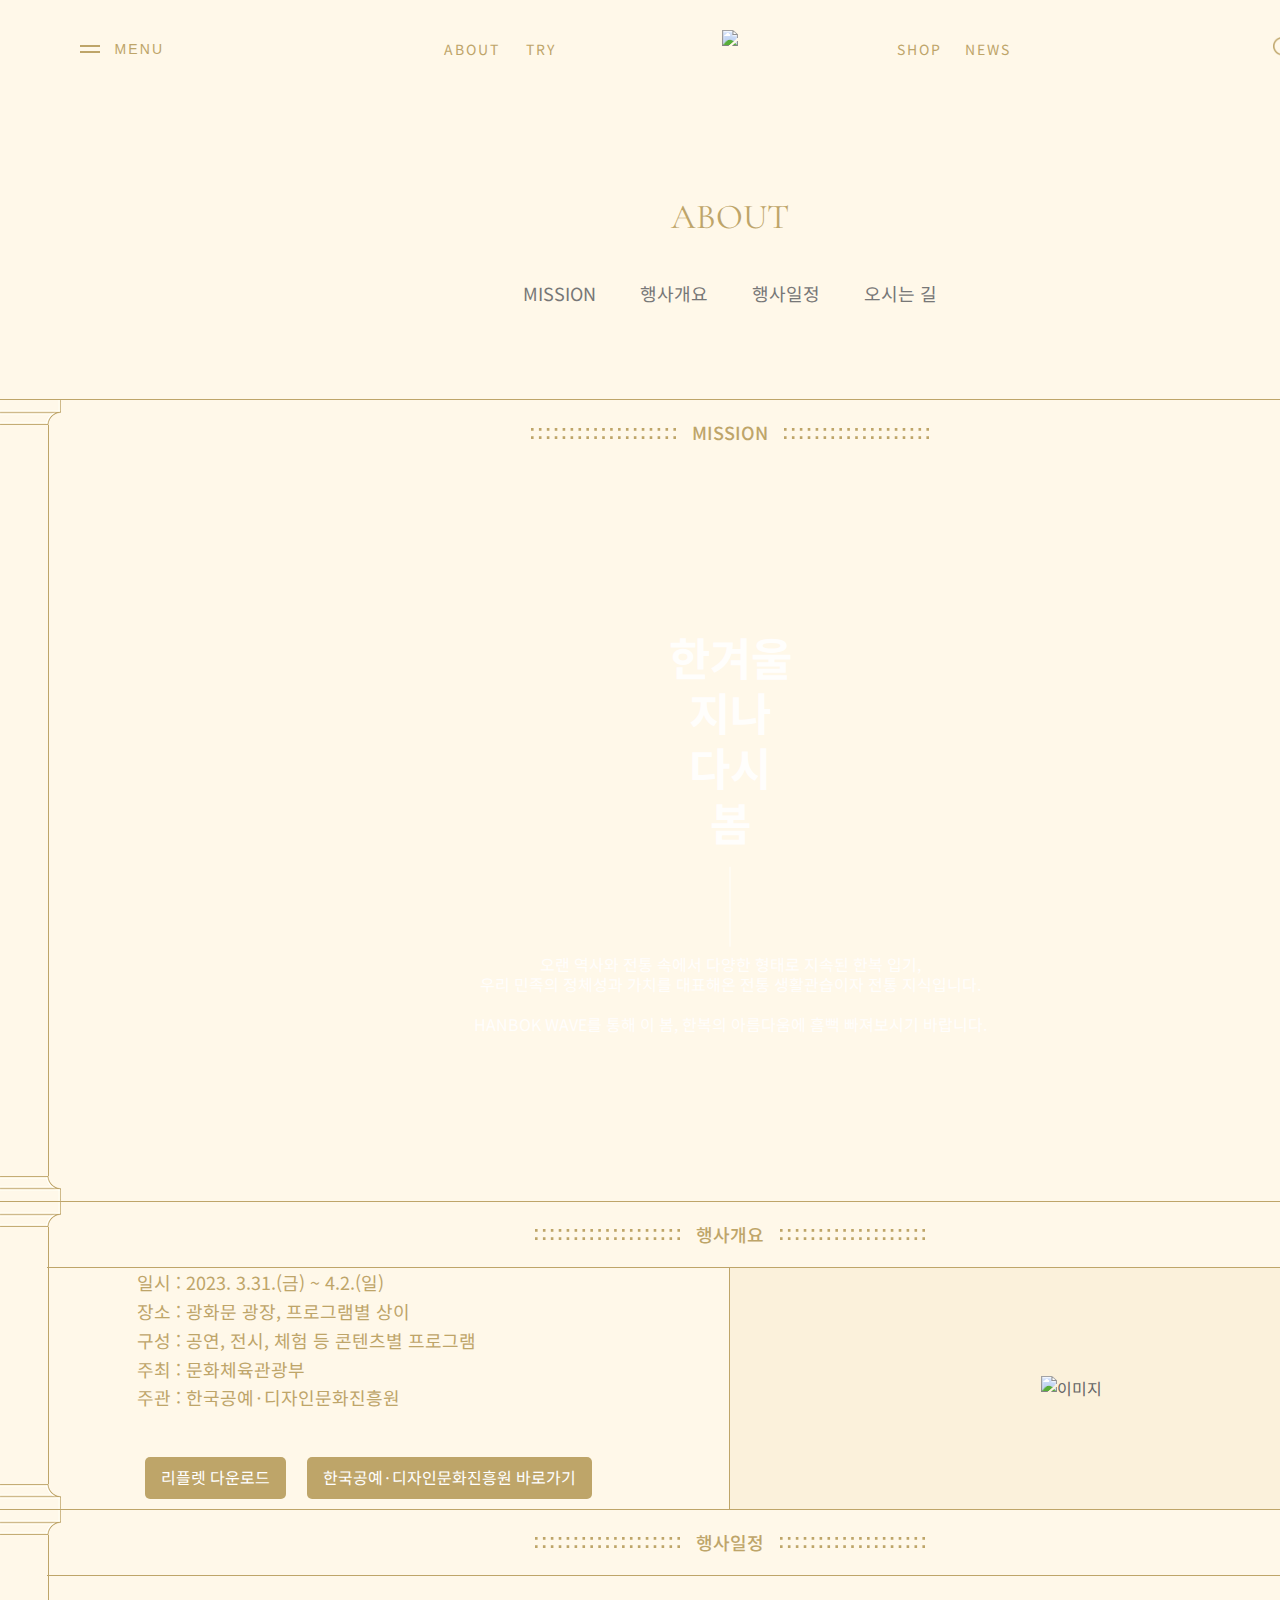
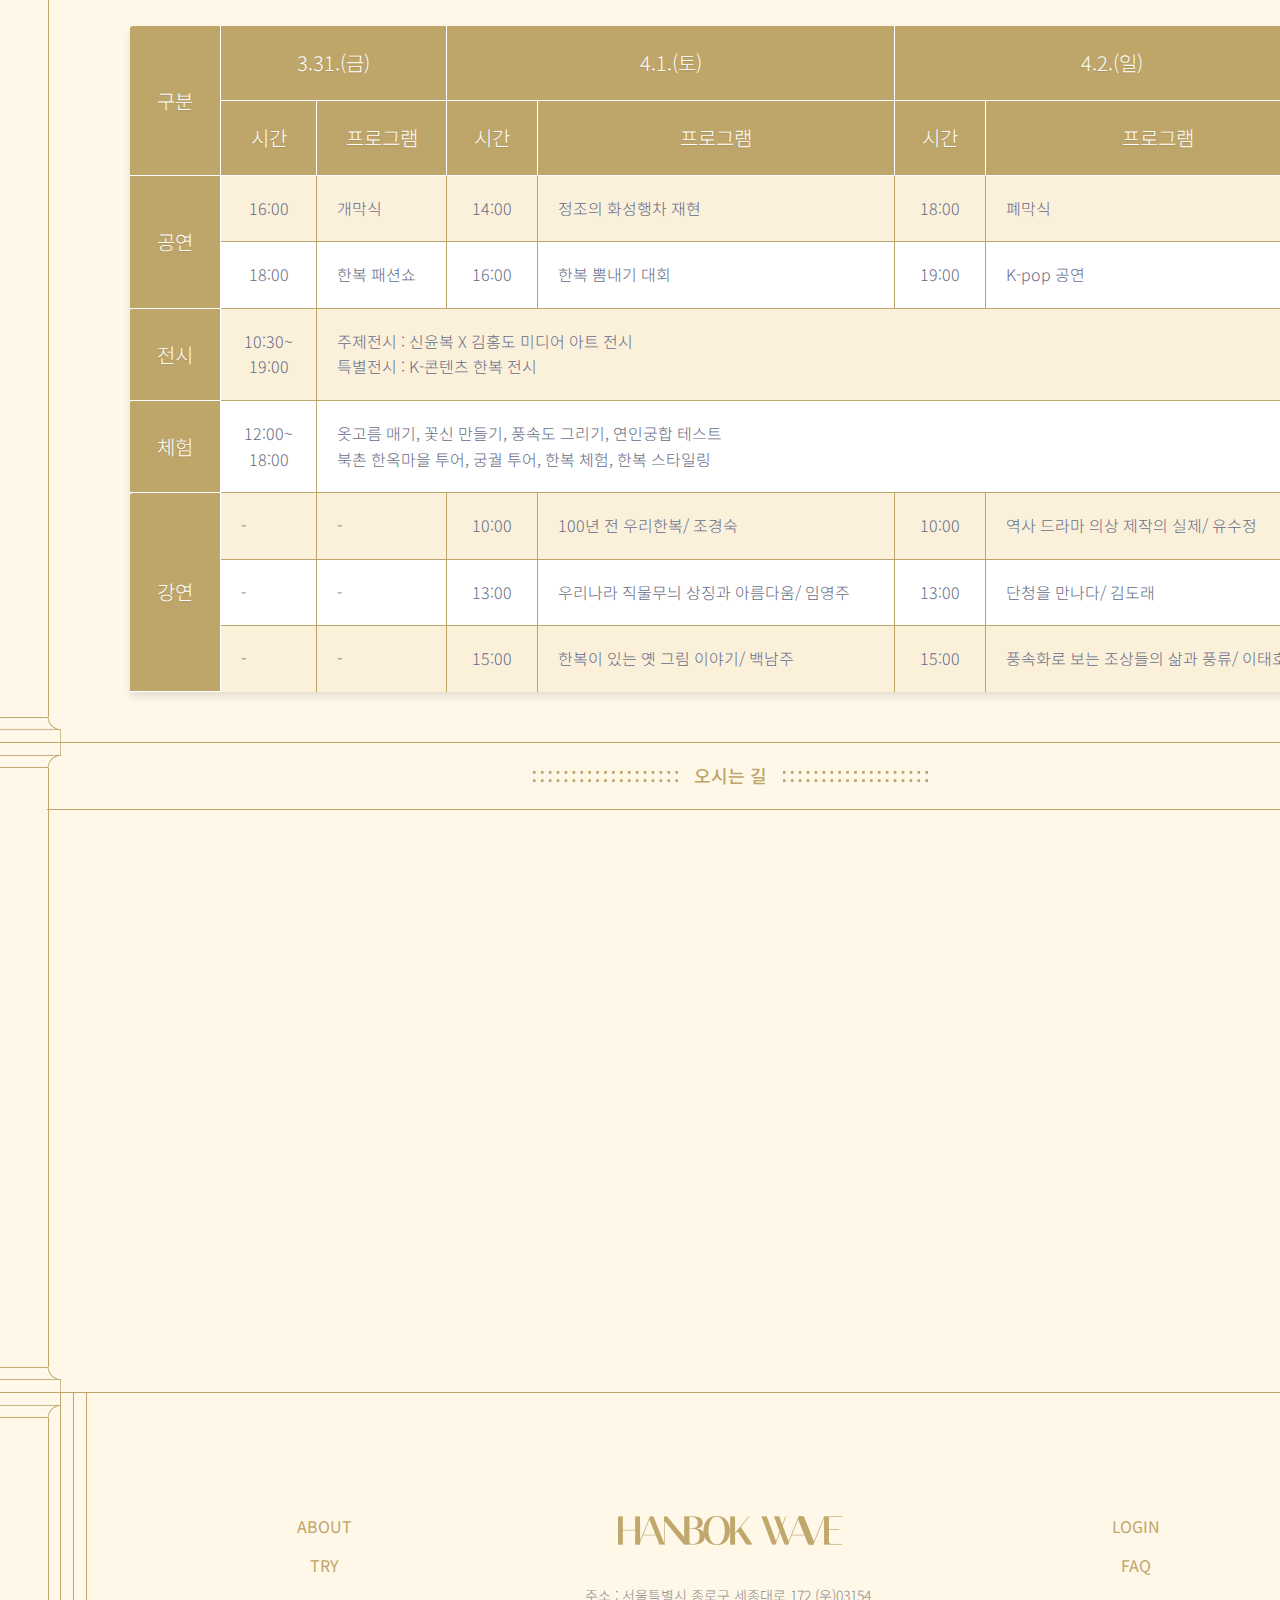
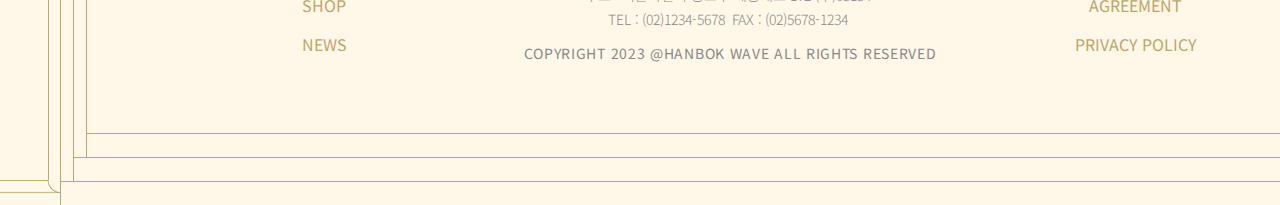
==== sub/sub_about.html @ 9679ced9 "Add files via upload" ====
<!DOCTYPE html>
<html lang="ko">

<head>
    <meta charset="UTF-8">
    <meta http-equiv="X-UA-Compatible" content="IE=edge">
    <meta name="viewport" content="width=device-width, initial-scale=1.0">
    <title>HANBOK WAVE</title>
    <link rel="icon" type="image/png" sizes="32x32" href="../images/main/favicon.png">
    <!--font-->
    <link rel="preconnect" href="https://fonts.googleapis.com">
    <link rel="preconnect" href="https://fonts.gstatic.com" crossorigin>
    <link
        href="https://fonts.googleapis.com/css2?family=Cormorant+Garamond&family=Noto+Sans+KR:wght@300;400&display=swap"
        rel="stylesheet">
    <!--css-->
    <link rel="stylesheet" href="../css/1.sub_about_style.css">
    <!--js-->
    <script src="https://ajax.googleapis.com/ajax/libs/jquery/3.3.1/jquery.min.js"></script>
    <script src="../js/app.js"></script>
    <script src="../js/motion.js"></script>
</head>

<body>
    <div id="wrap">
        <!--header-->
        <div id="header_wrap">
            <div id="header">
                <div class="header_left">
                    <button id="gnb_open" type="button" class="gnb_btn">
                        <span class="burger">
                            <span class="top"></span>
                            <span class="bottom"></span>
                        </span>
                        <span class="txt">menu</span>
                    </button>
                    <!--모바일버튼-->
                    <button id="mobile_open" type="button" class="gnb_btn">
                        <span class="burger">
                            <span class="top"></span>
                            <span class="bottom"></span>
                        </span>
                        <span class="txt">menu</span>
                    </button>
                </div>
                <div class="header_center">
                    <ul class="header_lnb_left">
                        <li><a href="sub_about.html">ABOUT</a></li>
                        <li><a href="sub_try.html">TRY</a></li>
                    </ul>
                    <div class="header_center_logo">
                        <a href="../index.html"><img src="../images/sub_notice/logo(b).png" alt="상단 로고"></a>
                    </div>menu_bg
                    <ul class="header_center_lnb_right">
                        <li><a href="sub_shop.html">SHOP</a></li>
                        <li><a href="sub_news.html">NEWS</a></li>
                    </ul>
                </div>
                <div class="header_right">
                    <ul class="header_sub_menu">
                        <li class="search">
                            <button type="button" class="search_btn"><img src="../images/main/icon_search(b).png"
                                    alt="검색" width="22"></button>
                        </li>
                        <li class="mypage"><a href="#">LOGIN</a></li>
                    </ul>
                </div>
            </div>
        </div>
        <!--menu_bar_pc-->
        <div class="menu_bg"></div>
        <div class="sidebar_menu">
            <div class="sidebar_logo">
                <a href="../index.html">
                    <img src="../images/main/logo(b).png" alt="로고">
                </a>
            </div>
            <div class="menu_wrap">
                <ul class="gnb menu">
                    <li class="on">
                        <a href="sub_about.html">About <span class="icon_plus">icon</span> </a>
                        <ul class="submenu">
                            <li><a href="sub_about.html#sub_sec1_title">mission</a></li>
                            <li><a href="sub_about.html#sub_sec2_title">행사개요</a></li>
                            <li><a href="sub_about.html#sub_sec3_title">행사일정</a></li>
                            <li><a href="sub_about.html#sub_sec4_title">오시는 길</a></li>
                        </ul>
                    </li>
                    <li>
                        <a href="sub_try.html">try<span class="icon_plus">icon</span></a>
                        <ul class="submenu">
                            <li><a href="sub_try.html#sub_sec1">공연</a></li>
                            <li><a href="sub_try.html#sub_sec2">전시</a></li>
                            <li><a href="sub_try.html#sub_sec3">체험</a></li>
                            <li><a href="sub_try.html#sub_sec4">강연</a></li>
                        </ul>
                    </li>
                    <li>
                        <a href="sub_shop.html">shop<span class="icon_plus">icon</span></a>
                        <ul class="submenu">
                            <li><a href="sub_shop.html#Board01">all</a></li>
                            <li><a href="sub_shop.html#Board02">clothes</a></li>
                            <li><a href="sub_shop.html#Board03">living</a></li>
                            <li><a href="sub_shop.html#Board04">accessory</a></li>
                        </ul>
                    </li>
                    <li>
                        <a href="sub_news.html">news<span class="icon_plus">icon</span></a>
                        <ul class="submenu">
                            <li><a href="sub_news.html#Board01">공지사항</a></li>
                            <li><a href="sub_news.html#Board02">미디어</a></li>
                            <li><a href="sub_news.html#Board03">event</a></li>
                            <li><a href="sub_news.html#Board04">Q&A</a></li>
                        </ul>
                    </li>
                </ul>
            </div>
            <div class="close_btn">
                <a href="javascript:return false;">
                    <img src="../images/main/icon_close_btn.png">
                </a>
            </div>
        </div>
        <!--top_menu-->
        <div id="top_menu_wrap">
            <div class="top_menu">
                <h2 class="ga_txt sub_title">about</h2>
                <ul>
                    <li><a href="#sub_sec1_title">mission</a></li>
                    <li><a href="#sub_sec2_title">행사개요</a></li>
                    <li><a href="#sub_sec3_title">행사일정</a></li>
                    <li><a href="#sub_sec4_title">오시는 길</a></li>
                </ul>
            </div>
        </div>
        <!--container-->
        <div id="container">
            <div class="sub_sec1_wrap">
                <div class="sub_sec1">
                    <div class="column_left column_all">
                        <img src="../images/main/column_right.png" alt="기둥상단">
                        <img class="rotate" src="../images/main/column_left.png" alt="기둥하단">
                    </div>
                    <div class="column_right column_all">
                        <img src="../images/main/column_left.png" alt="기둥상단">
                        <img class="rotate" src="../images/main/column_right.png" alt="기둥하단">
                    </div>
                    <div id="sub_sec1_title">
                        <p><span>mission</span></p>
                    </div>
                    <div class="sub_set1">
                        <div class="img_box">
                            <div class="text_box">
                                <strong>한겨울</strong>
                                <strong>지나</strong>
                                <strong>다시</strong>
                                <strong>봄</strong>
                                <p class="v_line"></p>
                                <div class="mission_cont">
                                    <p>오랜 역사와 전통 속에서 다양한 형태로 지속된 한복 입기,
                                            <br> 우리 민족의 정체성과 가치를 대표해온 전통 생활관습이자 전통 지식입니다.</p>
                                  <!--<p>한복 입기는 우리 민족에게 가족 공동체의 안녕을 기원하고
                                        <br>예(禮)를 갖추는 매개체이기에 중요한 무형적 자산입니다.</p>-->  
                                        <p>HANBOK WAVE를 통해 이 봄, 한복의 아름다움에 흠뻑 빠져보시기 바랍니다.</p>
                                </div>
                            </div>
                        </div>

                    </div>
                </div>
            </div>
            <div class="sub_sec2_wrap">
                <div class="sub_sec2">
                    <div class="column_left column_all">
                        <img src="../images/main/column_right.png" alt="기둥상단">
                        <img class="rotate" src="../images/main/column_left.png" alt="기둥하단">
                    </div>
                    <div class="column_right column_all">
                        <img src="../images/main/column_left.png" alt="기둥상단">
                        <img class="rotate" src="../images/main/column_right.png" alt="기둥하단">
                    </div>
                    <div id="sub_sec2_title">
                        <p><span>행사개요</span></p>
                    </div>
                    <div class="sub_sec2_cont">
                        <div class="left">
                            <div class="text_box">
                                <p>일시 : 2023. 3.31.(금) ~ 4.2.(일) </p>
                                <p>장소 : 광화문 광장, 프로그램별 상이 </p>
                                <p>구성 : 공연, 전시, 체험 등 콘텐츠별 프로그램</p>
                                <p>주최 : 문화체육관광부</p>
                                <p>주관 : 한국공예·디자인문화진흥원</p>
                                <a href="#" class="btn">리플렛 다운로드</a>
                                <a href="https://www.kcdf.or.kr/main" class="btn">한국공예·디자인문화진흥원 바로가기</a>
                            </div>

                        </div>
                        <div class="right">
                            <img src="../images/sub_notice/notice_sec2_bg.jpg" alt="이미지">
                        </div>
                    </div>
                </div>
            </div>
            <div class="sub_sec3_wrap">
                <div class="sub_sec3">
                    <div class="column_left column_all">
                        <img src="../images/main/column_right.png" alt="기둥상단">
                        <img class="rotate" src="../images/main/column_left.png" alt="기둥하단">
                    </div>
                    <div class="column_right column_all">
                        <img src="../images/main/column_left.png" alt="기둥상단">
                        <img class="rotate" src="../images/main/column_right.png" alt="기둥하단">
                    </div>
                    <div id="sub_sec3_title">
                        <p><span>행사일정</span></p>
                    </div>
                    <div class="sub_sec3_cont">
                        <table class="table_fill">
                            <thead>
                                <tr>
                                    <th rowspan="2" class="text_center">구분</th>
                                    <th colspan="2" class="text_center">3.31.(금)</th>
                                    <th colspan="2" class="text_center">4.1.(토)</th>
                                    <th colspan="2" class="text_center">4.2.(일)</th>
                                </tr>
                                <tr>
                                    <th class="text_center">시간</th>
                                    <th class="text_center">프로그램</th>
                                    <th class="text_center">시간</th>
                                    <th class="text_center">프로그램</th>
                                    <th class="text_center">시간</th>
                                    <th class="text_center">프로그램</th>
                                </tr>
                            </thead>
                            <tbody class="table_hover">
                                <tr>
                                    <th rowspan="2" class="text_center">공연</th>
                                    <td class="text_center">16:00</td>
                                    <td class="text_left">개막식</td>
                                    <td class="text_center">14:00</td>
                                    <td class="text_left">정조의 화성행차 재현</td>
                                    <td class="text_center">18:00</td>
                                    <td class="text_left">폐막식</td>
                                </tr>
                                <tr>
                                    <td class="text_center">18:00</td>
                                    <td class="text_left">한복 패션쇼</td>
                                    <td class="text_center">16:00</td>
                                    <td class="text_left">한복 뽐내기 대회</td>
                                    <td class="text_center">19:00</td>
                                    <td class="text_left">K-pop 공연</td>
                                </tr>
                                <tr>
                                    <th class="text_center">전시</th>
                                    <td class="text_center">10:30~
                                        <br> 19:00
                                    </td>
                                    <td colspan="5" class="text_left">
                                        주제전시 : 신윤복 X 김홍도 미디어 아트 전시
                                        <br> 특별전시 : K-콘텐츠 한복 전시
                                    </td>
                                </tr>
                                <tr>
                                    <th class="text_center">체험</th>
                                    <td class="text_center">12:00~
                                        <br> 18:00
                                    </td>
                                    <td colspan="5" class="text_left">
                                        옷고름 매기, 꽃신 만들기, 풍속도 그리기, 연인궁합 테스트
                                        <br>북촌 한옥마을 투어, 궁궐 투어, 한복 체험, 한복 스타일링
                                    </td>
                                </tr>
                                <tr>
                                    <th rowspan="3" class="text_center">강연</th>
                                    <td class="text_left">-</td>
                                    <td class="text_left">-</td>
                                    <td class="text_center">10:00</td>
                                    <td class="text_left">100년 전 우리한복/ 조경숙</td>
                                    <td class="text_center">10:00</td>
                                    <td class="text_left">역사 드라마 의상 제작의 실제/ 유수정</td>
                                </tr>
                                <tr>
                                    <td class="text_left">-</td>
                                    <td class="text_left">-</td>
                                    <td class="text_center">13:00</td>
                                    <td class="text_left">우리나라 직물무늬 상징과 아름다움/ 임영주</td>
                                    <td class="text_center">13:00</td>
                                    <td class="text_left">단청을 만나다/ 김도래</td>
                                </tr>
                                <tr>
                                    <td class="text_left">-</td>
                                    <td class="text_left">-</td>
                                    <td class="text_center">15:00</td>
                                    <td class="text_left">한복이 있는 옛 그림 이야기/ 백남주</td>
                                    <td class="text_center">15:00</td>
                                    <td class="text_left">풍속화로 보는 조상들의 삶과 풍류/ 이태호</td>
                                </tr>

                            </tbody>
                        </table>

                    </div>
                </div>
            </div>
            <div class="sub_sec4_wrap">
                <div class="sub_sec4">
                    <div class="column_left column_all">
                        <img src="../images/main/column_right.png" alt="기둥상단">
                        <img class="rotate" src="../images/main/column_left.png" alt="기둥하단">
                    </div>
                    <div class="column_right column_all">
                        <img src="../images/main/column_left.png" alt="기둥상단">
                        <img class="rotate" src="../images/main/column_right.png" alt="기둥하단">
                    </div>
                    <div id="sub_sec4_title">
                        <p><span>오시는 길</span></p>
                    </div>
                    <div class="sub_sec4_cont">
                        <div class="map_box">
                            <iframe
                                src="https://www.google.com/maps/embed?pb=!1m18!1m12!1m3!1d3162.2970111767722!2d126.97456531438478!3d37.571623231596234!2m3!1f0!2f0!3f0!3m2!1i1024!2i768!4f13.1!3m3!1m2!1s0x357ca2eb5f060c67%3A0xa95adc617c81e2a4!2z7ISc7Jq47Yq567OE7IucIOyiheuhnOq1rCDshLjsooXrjIDroZwg7KeA7ZWYIDE3Mg!5e0!3m2!1sko!2skr!4v1673871178444!5m2!1sko!2skr"
                                width="1200" height="450" style="border:0;" allowfullscreen="" loading="lazy"
                                referrerpolicy="no-referrer-when-downgrade"></iframe>
                        </div>
                        <div class="map_traffic">
                            <img src="../images/sub_notice/notice_sec4_traffic.png" alt="">
                        </div>
                    </div>
                </div>
            </div>
        </div>
        <!--pc footer-->
        <div id="footer_wrap" class="column">
            <div class="column_left column_all">
                <img src="../images/main/column_right.png" alt="기둥상단">
                <img class="rotate" src="../images/main/column_left.png" alt="기둥하단">
            </div>
            <div class="column_right column_all">
                <img src="../images/main/column_left.png" alt="기둥상단">
                <img class="rotate" src="../images/main/column_right.png" alt="기둥하단">
            </div>
            <div class="footer_deco">
                <div class="deco1">
                    <div class="deco2">
                        <div class="deco3">
                        </div>
                    </div>
                </div>
            </div>
            <div id="footer">
                <div class="foot_cont">
                    <ul class="footer_lnb">
                        <li><a href="sub_about.html">About</a></li>
                        <li><a href="sub_try.html">try</a></li>
                        <li><a href="sub_shop.html">shop</a></li>
                        <li><a href="sub_news.html">News</a></li>
                    </ul>
                </div>
                <div class="foot_cont">
                    <div class="foot_logo">
                        <a href="../index.html"><img src="../images/main/logo(b).png" alt="하단로고"></a>
                    </div>
                    <div class="foot_info">
                        <div class="foot_info_list">
                            <dl>
                                <dt>주소 :</dt>
                                <dd>서울특별시 종로구 세종대로 172 (우)03154</dd>
                            </dl>
                        </div>
                        <div class="foot_info_list">
                            <dl>
                                <dt>TEL :</dt>
                                <dd>(02)1234-5678</dd>
                            </dl>
                            <dl>
                                <dt>FAX :</dt>
                                <dd>(02)5678-1234</dd>
                            </dl>
                        </div>
                        <p class="copyright"> <span>COPYRIGHT 2023 @HANBOK WAVE</span> <span>ALL RIGHTS RESERVED</span>
                        </p>
                    </div>
                </div>
                <div class="foot_cont">
                    <ul class="footer_lnb">
                        <li><a href="javascript:return false;">login</a></li>
                        <li><a href="sub_news.html#Board04">faq</a></li>
                        <li><a href="javascript:return false;">agreement</a></li>
                        <li><a href="javascript:return false;"> <span>privacy</span> <span> policy</span></a></li>
                    </ul>
                </div>
            </div>
        </div>
        <!--btn_top-->
        <div class="btn_top">
            <a href="sub_about.html#header_wrap">
                <img src="../images/main/btn_top.png" alt="상단으로이동">
            </a>
        </div>
    </div>
</body>

</html>
---- css/1.sub_about_style.css ----
@charset "UTF-8";

* {
    margin: 0;
    padding: 0;
    box-sizing: border-box;
}

li {
    list-style: none;
}

a {
    color: #777;
    text-decoration: none;
}

body {
    font-family: 'Noto Sans KR', sans-serif;
    font-size: 16px;
    line-height: 1.6em;
    color: #666;
    background: #fff8e9;
}

/*pc*/
#wrap {
    position: relative;
    background-color: #fff8e9;
}

#nav_wrap {
    display: none;
}

#mobile_open {
    display: none;
}

/*pc_header*/
#header_wrap {
    position: absolute;
    top: 20px;
    left: 0;
    right: 0;
    width: 98%;
    z-index: 99;
}

#header {
    width: 1460px;
    margin: 0 auto;
    display: flex;
    font-size: 0;
}

/*menu_bar*/
.menu_btn {
    text-align: left;
    padding: 10px;
}

.menu_bg {
    width: 100%;
    height: 100%;
    background: rgba(255, 255, 255, 0.7);
    position: absolute;
    top: 0;
    display: none;
    z-index: 15;
}

.sidebar_menu {
    display: none;
    width: 100%;
    height: 480px;
    position: absolute;
    top: -100%;
    left: 0;
    z-index: 999;
    padding: 15px 0 10px;
    /*서브배경*/
    text-align: center;
    background-color: rgb(241, 228, 213);
    background-image: url(../images/main/menubar_bg.png);
    background-repeat: repeat-x;
    background-position: 50% top;
}

.close_btn {
    position: absolute;
    top: 44px;
    left: 8.15%;
    width: 30px;
    height: 30px;
}

.close_btn>a {
    display: block;
    width: 100%;
    height: 100%;
}

/*pc 사이드바_서브메뉴*/
.menu li a span.icon_plus {
    display: none;
}

.sidebar_menu .sidebar_logo {
    text-align: center;
    padding: 10px 0 130px;
    border-top: 1px solid #bea569;
    border-bottom: 1px solid #bea569;
}

.menu_wrap {
    margin-top: 5px;
    border-top: 1px solid #bea569;
    border-bottom: 1px solid #bea569;
}

.menu_wrap:after {
    content: '';
    width: 100%;
    height: 1px;
    background: #bea569;
    position: absolute;
    top: 270px;
    left: 0;
}

.menu {
    width: 1460px;
    margin: 0 auto;
    display: flex;
    justify-content: space-between;
}

.menu>li {
    display: inline-block;
    width: 25%;
    text-align: center;
}

.menu li a {
    display: block;
    color: #bea569;
    text-transform: uppercase;
    font-size: 20px;
    font-weight: 300;
    line-height: 50px;
}

.menu .submenu {
    padding: 10px 0;
    text-align: center;
}

.menu .submenu li {
    width: 100%;
    padding: 5px 0;
    text-align: center;
}

.submenu li a {
    display: inline-block;
    color: #888;
    text-transform: uppercase;
    font-size: 16px;
    line-height: 1.6;
    font-weight: 300;
    border-bottom: none;
}

/*헤더(왼쪽)*/
.header_left {
    width: 16.7%;
    text-align: center;
}

.gnb_btn .burger {
    display: inline-block;
    vertical-align: middle;
    padding: 20px 0;
}

.gnb_btn .burger .bottom {
    margin-top: 4px;
}

.gnb_btn .burger>span {
    width: 20px;
    height: 2px;
    background: #bea569;
    display: block;
}

.gnb_btn {
    font-size: 14px;
    text-transform: uppercase;
    color: #bea569;
    padding-top: 5px;
}

.gnb_btn .txt {
    margin-left: 11px;
    vertical-align: middle;
    letter-spacing: 0.15em;
}

/*헤더(중앙)*/
.header_center {
    width: 40%;
    margin: 0 auto;
    display: flex;
}

.header_lnb_left {
    width: 39%;
    display: flex;
    justify-content: flex-start;
    font-size: 0;
}

.header_lnb_left li {
    width: 40%;
    display: inline-block;
    box-sizing: border-box;
    text-align: center;
}

.header_lnb_left li a {
    display: block;
    color: #bea569;
    padding: 17px 0;
    font-size: 14px;
    letter-spacing: 0.15em;
}

.header_center_logo {
    width: 55%;
    text-align: center;
}

.header_center_logo img {
    display: inline-block;
    max-width: 100%;
    vertical-align: top;
    margin-top: 10px;
}

.header_center_lnb_right {
    width: 39%;
    font-size: 0;
    display: flex;
    flex-direction: row;
    justify-content: flex-end;
}

.header_center_lnb_right li {
    width: 40%;
    display: inline-block;
    box-sizing: border-box;
    text-align: center;
    justify-content: flex-end;
}

.header_center_lnb_right li a {
    display: block;
    color: #bea569;
    padding: 17px 0;
    font-size: 14px;
    letter-spacing: 0.15em;
}

/*헤더(오른쪽)*/
.header_right {
    width: 16.7%;
}

.header_sub_menu {
    display: flex;
    justify-content: space-evenly
}

.header_sub_menu li {
    justify-content: space-between;
    height: 50px;
    padding: 17px 0;
}

.header_sub_menu li a {
    display: block;
    font-size: 14px;
    color: #bea569;
    letter-spacing: 0.15em;
}

button {
    border: 0 none;
    background-color: transparent;
    cursor: pointer;
    font-size: 16px;
    vertical-align: middle
}

/*상단 메뉴*/
#top_menu_wrap {
    width: 1460px;
    margin: 0 auto;
    height: 400px;
    border-bottom: 1px solid #bea569;
}

.top_menu {
    padding-top:205px;
}

.ga_txt {
    font-family: 'Cormorant Garamond', serif;
}

.sub_title {
    text-align: center;
    color: #bea569;
    font-size: 35px;
    font-weight: normal;
    text-transform: uppercase;
}

.top_menu ul {
    padding-top: 50px;
    text-align: center;
}

.top_menu ul li{
	cursor:pointer;
	display:inline-block;
    padding: 0 20px;
}

.top_menu ul li a {
    display: block;
    font-size: 18px;
    text-transform: uppercase;
    letter-spacing: 0;
    font-weight: normal;
}

.top_menu ul li a:hover{
	color:#8C181B;	
}

/*container*/
#container {
    width: 1460px;
    margin: 0 auto;
}

/*sub_sec1*/
.sub_sec1_wrap {
    position: relative;
    border-bottom: 1px solid #bea569;
}

.sub_sec1 {
    width: 1460px;
    margin: 0 auto;
    text-align: center;
}

.column_left {
    position: absolute;
    top: 0;
    left: 0;
    width: 61px;
    height: 100%;
}

.column_left img {
    max-width: 100%;
}

.column_left:before {
    right: 12px;
    content: '';
    width: 1px;
    background: #bea569;
    position: absolute;
}

.column_all:before {
    top: 25px;
    bottom: 25px;
}

.column_left .rotate {
    transform: rotate(180deg);
    position: absolute;
    bottom: 0;
    left: 0;
}

.column_right {
    position: absolute;
    top: 0;
    right: 0;
    width: 61px;
    height: 100%;
}

.column_right img {}

.column_right:before {
    left: 12px;
    content: '';
    width: 1px;
    background: #bea569;
    position: absolute;
}

.column_right .rotate {
    transform: rotate(180deg);
    position: absolute;
    bottom: 0;
    right: 0;
}

#sub_sec1_title p,
#sub_sec2_title p,
#sub_sec3_title p,
#sub_sec4_title p {
    text-align: center;
    text-transform: uppercase;
    font-size: 18px;
    font-weight: 500;
    color: #bea569;
    padding: 20px 0;
    letter-spacing: 0;
}

#sub_sec1_title p span:before,
#sub_sec1_title p span:after,
#sub_sec2_title p span:before,
#sub_sec2_title p span:after,
#sub_sec3_title p span:before,
#sub_sec3_title p span:after,
#sub_sec4_title p span:before,
#sub_sec4_title p span:after {
    content: '';
    width: 145px;
    height: 11px;
    background: url(../images/main/title_deco.png) center center no-repeat;
    background-size: 100%;
    display: inline-block;
    vertical-align: middle;
    margin: -4px 16px 0;
}

.sub_sec1 .img_box {
    background-image: url(../images/sub_notice/notice_sec1_bg.jpg);
    background-repeat: no-repeat;
    background-position: center;
    width: 100%;
    height: 735px;
    opacity: 0.9;
}

.sub_set1 .text_box{
    position:absolute;
    top:55% ;
    left: 50%;
    transform: translate(-50%,-50%);    
}

strong{
    display: block;
    font-size: 45px;
    color: #fff;
    margin-bottom: 35px;
    line-height: 20px;
}

.v_line {
    display: inline-block;
    border-left : thin solid #fff;
    height : 80px;
  }

.mission_cont p{
    padding-bottom: 20px;
    color: #fff;
    line-height: 20px;
}
.mission_cont p:nth-child(2){
    padding: 0;
}

/*sub_sec2*/
.sub_sec2_wrap {
    position: relative;
    border-bottom: 1px solid #bea569;
}

.sub_sec2 {
    width: 1460px;
    margin: 0 auto;
}

.sub_sec2_cont {
    display: table;
    width: 93.5%;
    margin: 0 auto;
    border-top: 1px solid #bea569;
}

.sub_sec2_cont>div {
    display: table-cell;
    vertical-align: middle;
}

.sub_sec2_cont .left {
    border-right: 1px solid #bea569;
}

.sub_sec2_cont .text_box {
    padding-left: 90px;
    color: #bea569;
    font-size: 18px;
    line-height: 1.6;
}

.sub_sec2_cont .btn {
    font-size: 16px;
    background-color: #bea569;
    color: #fff;}

    .btn {
        display: inline-block;
        padding: 8px 16px;
        border-radius: 5px;
        margin: 45px 8px 10px}

.sub_sec2_cont .right {
    width: 50%;
    background: #fbf1db;
    padding: 50px;
    text-align: center;
}

.sub_sec2_cont .right {}

.sub_sec2_cont .right img {
    max-width: 100%;
}

/*sub_sec3*/
.sub_sec3_wrap {
    position: relative;
    border-bottom: 1px solid #bea569;
}

.sub_sec3 {
    width: 1460px;
    margin: 0 auto;
}

.sub_sec1_cont,
.sub_sec3_cont,
.sub_sec4_cont {

    width: 93.5%;
    margin: 0 auto;
    border-top: 1px solid #bea569;
}
 
 /*** Table Styles **/
 
 .table_fill {
   background: white;
   border-radius:3px;
   border-collapse: collapse;
   height: 320px;
   margin: 50px auto;
   max-width: 1200px;
   padding:5px;
   width: 100%;
   box-shadow: 0 5px 10px rgba(0, 0, 0, 0.1);
   animation: float 5s infinite;
 }
  
 th {
   color:#fff;
   background:#bea569;
   border-bottom: 1px solid #fff;
   border-right: 1px solid #fff;
   font-size:20px;
   font-weight: 300;
   padding:24px;
   text-shadow: 0 1px 1px rgba(0, 0, 0, 0.1);
   vertical-align:middle;
 }
 
 th:first-child {
   border-top-left-radius:3px;
 }
  
 th:last-child {
   border-top-right-radius:3px;
   border-right:none;
 }
   
 tr {
   border-top: 1px solid #bea569;
   border-bottom: 1px solid #bea569;
   color:#666B85;
   font-size:16px;
   font-weight:normal;
   text-shadow: 0 1px 1px rgba(256, 256, 256, 0.1);
 }
  
 tr:hover td {
   background:#D7C59A;
   color:#FFF;
   border-top: 1px solid #fff;
 }
  
 tr:first-child {
   border-top:none;
 }
 
 tr:last-child {
   border-bottom:none;
 }
  
 tr:nth-child(odd) td {
   background:#fbf1db;
 }
  
 tr:nth-child(odd):hover td {
   background:#D7C59A;
 }
 
 tr:last-child td:first-child {
   border-bottom-left-radius:3px;
 }
  
 tr:last-child td:last-child {
   border-bottom-right-radius:3px;
 }
  
 td {
   background:#FFFFFF;
   padding:20px;
   text-align:left;
   vertical-align:middle;
   font-weight:300;
   font-size:16px;
   border-right: 1px solid #bea569;
 }
 
 td:last-child {
   border-right: 0px;
 }
 
 th.text_left {
   text-align: left;
 }
 
 th.text_center {
   text-align: center;
 }
 
 td.text_left {
   text-align: left;
 }
 
 td.text_center {
   text-align: center;
 }
 

/*sub_sec4*/

.sub_sec4_wrap {
    position: relative;
    border-bottom: 1px solid #bea569;
}

.sub_sec4 {
    width: 1460px;
    margin: 0 auto;
}

.sub_sec4_cont {
    text-align: center;
    padding-top: 30px;
}

.sub_sec4_cont .map_box {
    margin: 10px auto;
    display: block;
}

.sub_sec4_cont .map_traffic {
    display: block;
    padding-bottom: 50px;
}

.map_traffic img{
    max-width: 60%;
}

/*pc_footer*/
#footer_wrap_mobile {
    display: none;
}

#footer_wrap {
    width: 1460px;
    margin: 0 auto;
    background-color: #fff8e9;
    position: relative;
}

/*footer_deco*/
.footer_deco div {
    height: 100%;
    position: absolute;
    bottom: 0;
    border-left: 1px solid #bea569;
    border-right: 1px solid #bea569;
    padding: 0 12px 24px;
}

.footer_deco div:before {
    content: '';
    width: 100%;
    height: 24px;
    border-top: 1px solid #bea569;
    background: #fff8e9;
    position: absolute;
    bottom: 0;
    left: 0;
    box-sizing: border-box;
    z-index: 2;
}

.footer_deco .deco1 {
    left: 60px;
    right: 60px;
}

.footer_deco .deco2 {
    left: 12px;
    right: 12px;
}

.footer_deco .deco2:before {
    bottom: 24px;
}

.footer_deco .deco3 {
    left: 12px;
    right: 12px;
}

.footer_deco .deco3:before {
    bottom: 48px;
}

#footer {
    max-width: 1460px;
    margin: 0 auto;
    display: table;
    padding: 88px 13% 115px;
    z-index: 10;
    overflow: hidden;
    position: relative;
}

.foot_cont {
    overflow: hidden;
    padding: 20px 0 20px 0;
    color: #888;
    font-weight: 300;
    font-size: 14px;
    line-height: 1.7;
    text-align: center;
    display: table-cell;
    vertical-align: middle;
    width: 15%;
}

.foot_cont:nth-child(2) {
    width: 40%;
}

.footer_lnb li {
    font-size: 16px;
    margin: 12px 0;
}

.footer_lnb a {
    color: #bea569;
    text-transform: uppercase;
    letter-spacing: 0;
    font-weight: normal;
}

.foot_cont .foot_logo {
    width: 256px;
    padding: 0 0 20px;
    margin: 0 auto;
}

.foot_cont .foot_logo img {
    max-width: 100%;
}

.foot_info_list {
    overflow: hidden;
    width: 100%;
}

.foot_cont .foot_info_list dl {
    display: inline-block;
    vertical-align: top;
}

.foot_cont .foot_info_list dt {
    float: left;
}

.foot_cont .foot_info_list dd {
    float: left;
    padding: 0 3px;
}

.copyright {
    width: 100%;
    margin-top: 10px;
    font-weight: normal;
    letter-spacing: 0.05em;
}

/*스크롤바_top*/
.btn_top img {
    margin: 0 auto;
    display: block;
    width: 66px;
}

.btn_top {
    position: fixed;
    right: 15px;
    bottom: 35px;
    z-index: 10;
}

.btn_top:hover {
    opacity: 0.8;
}
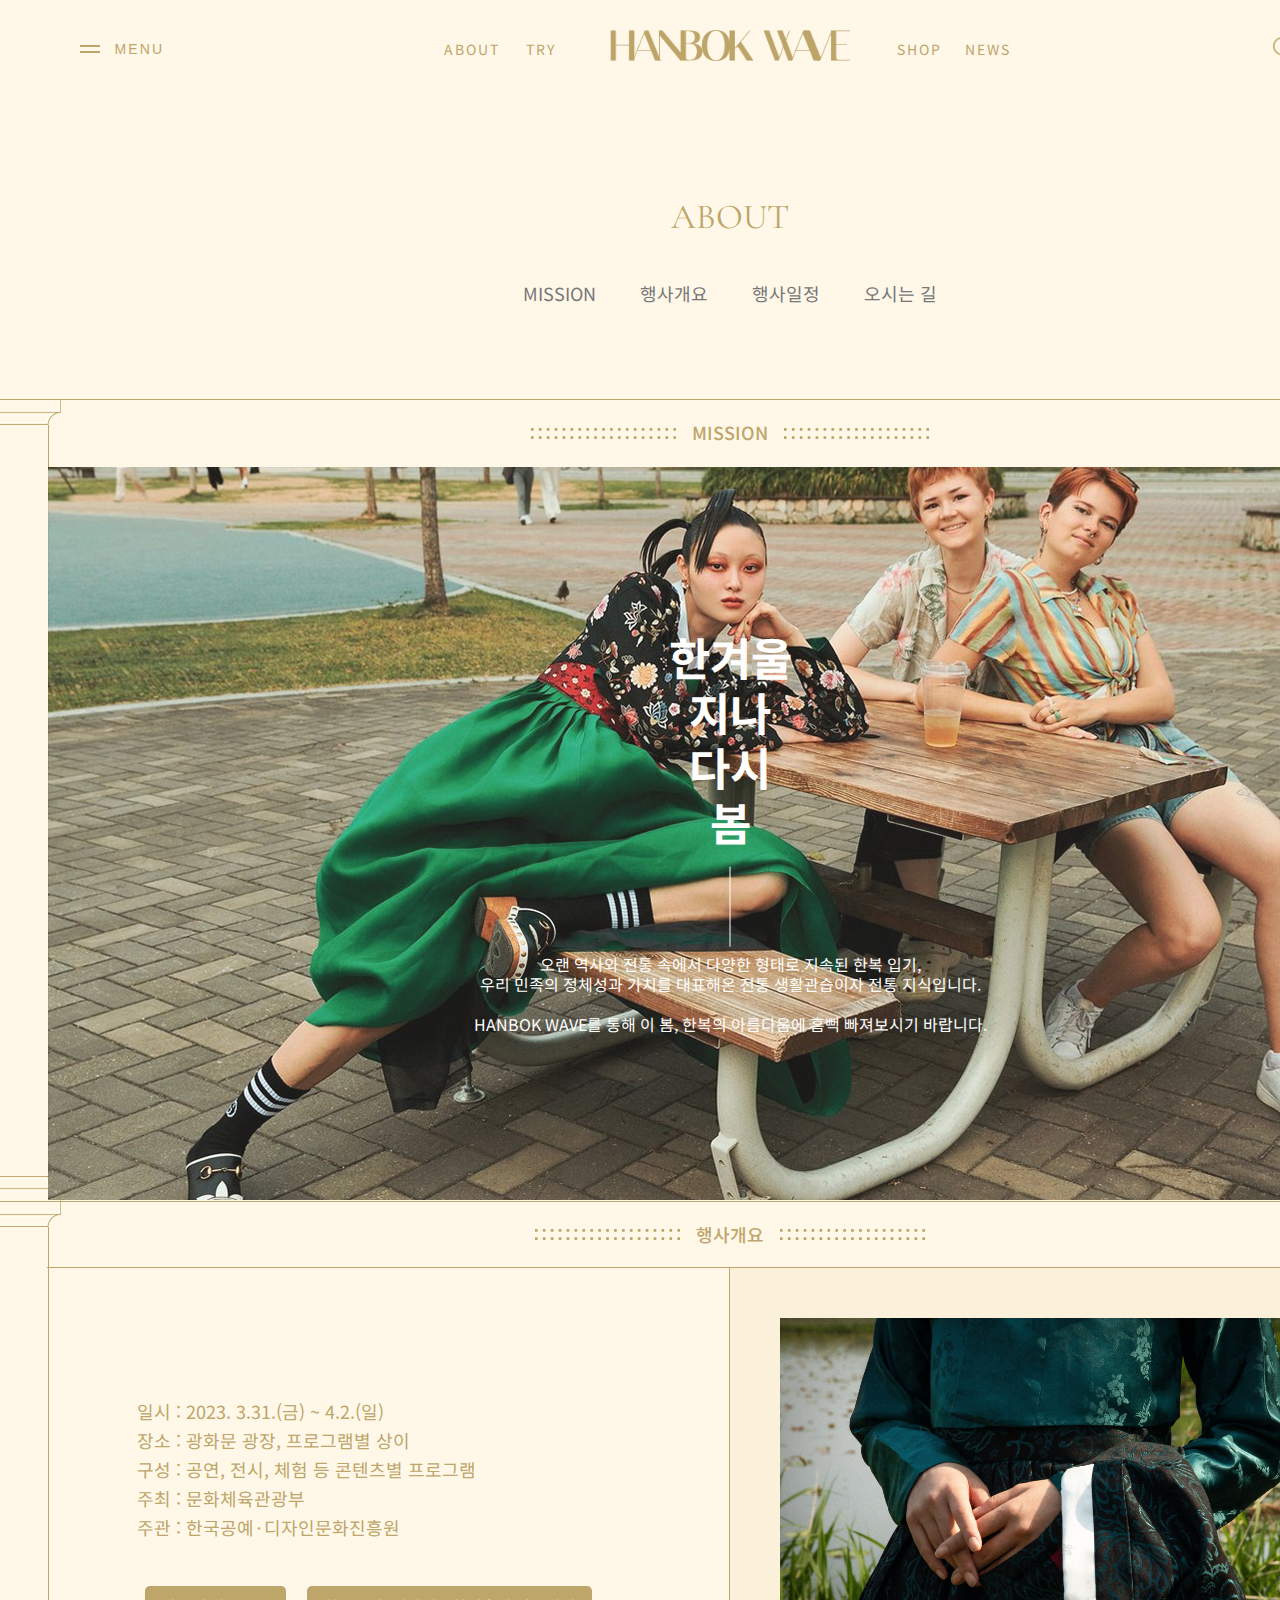
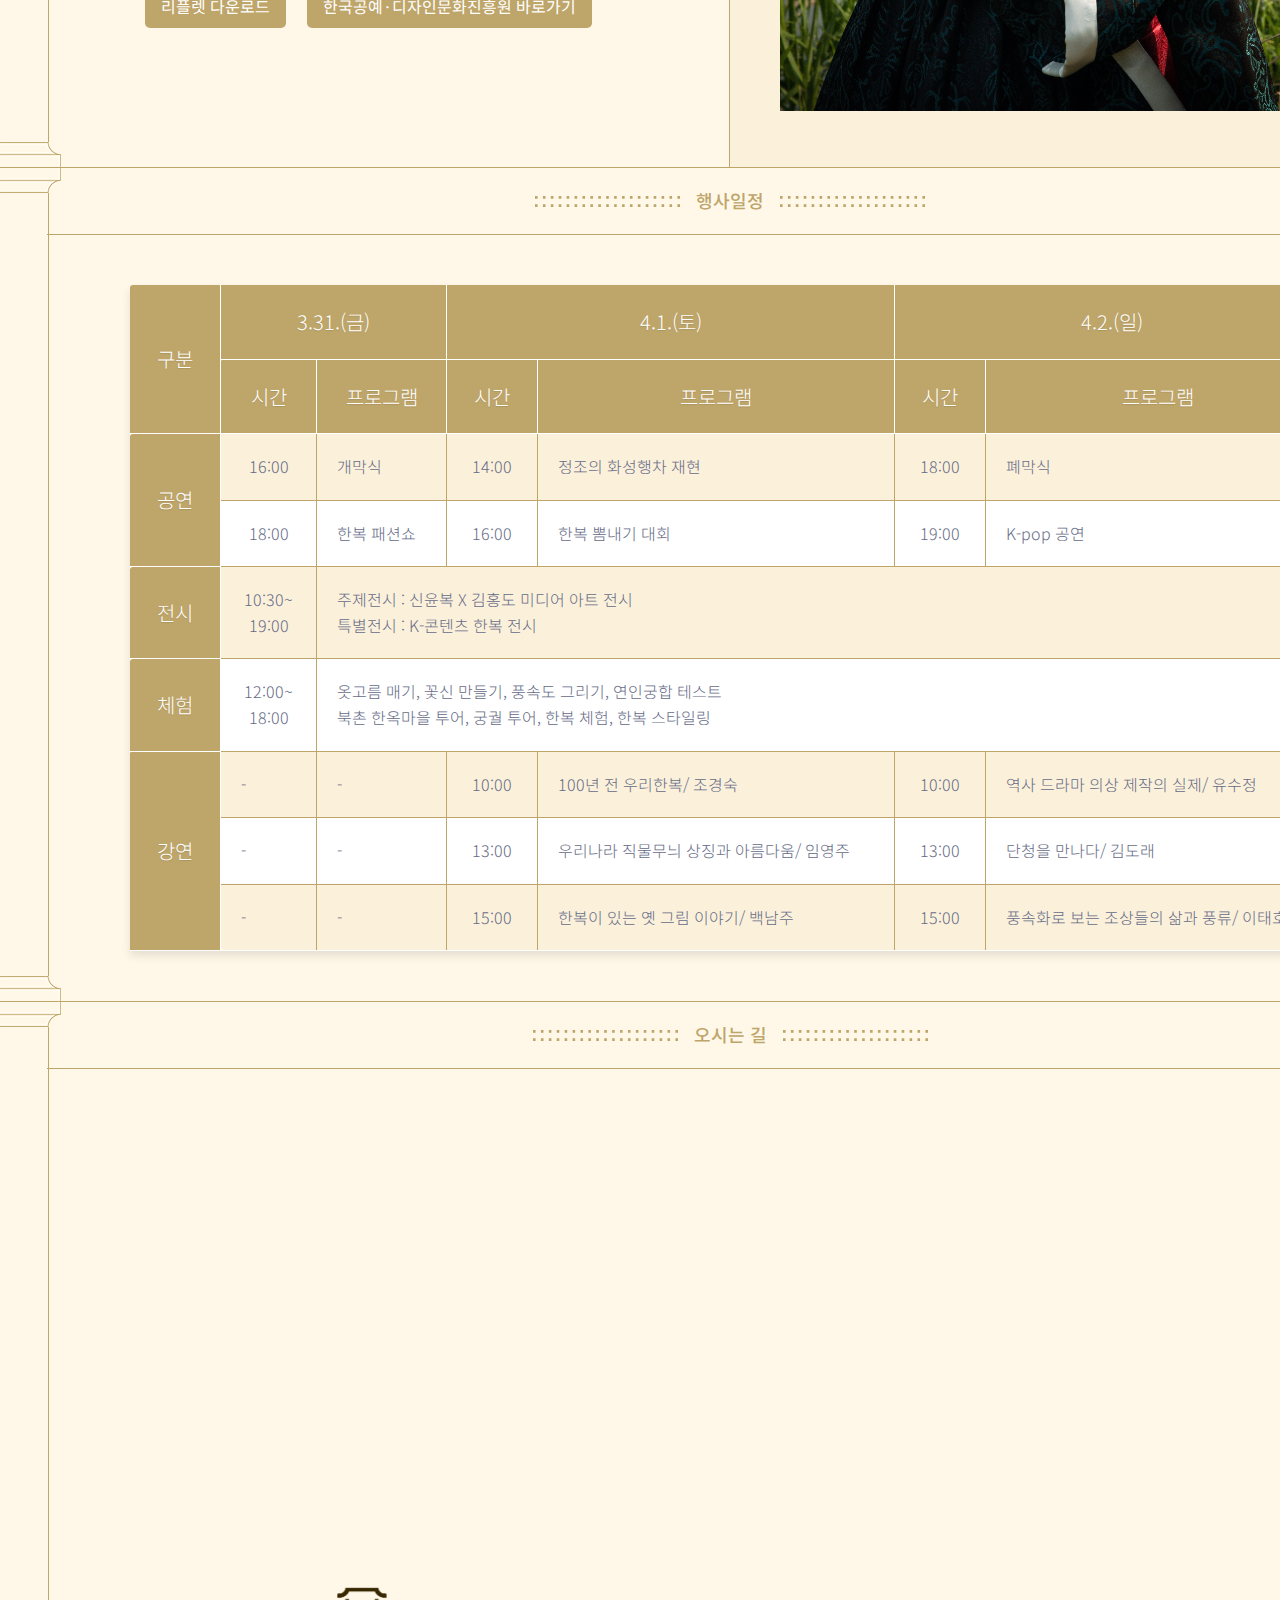
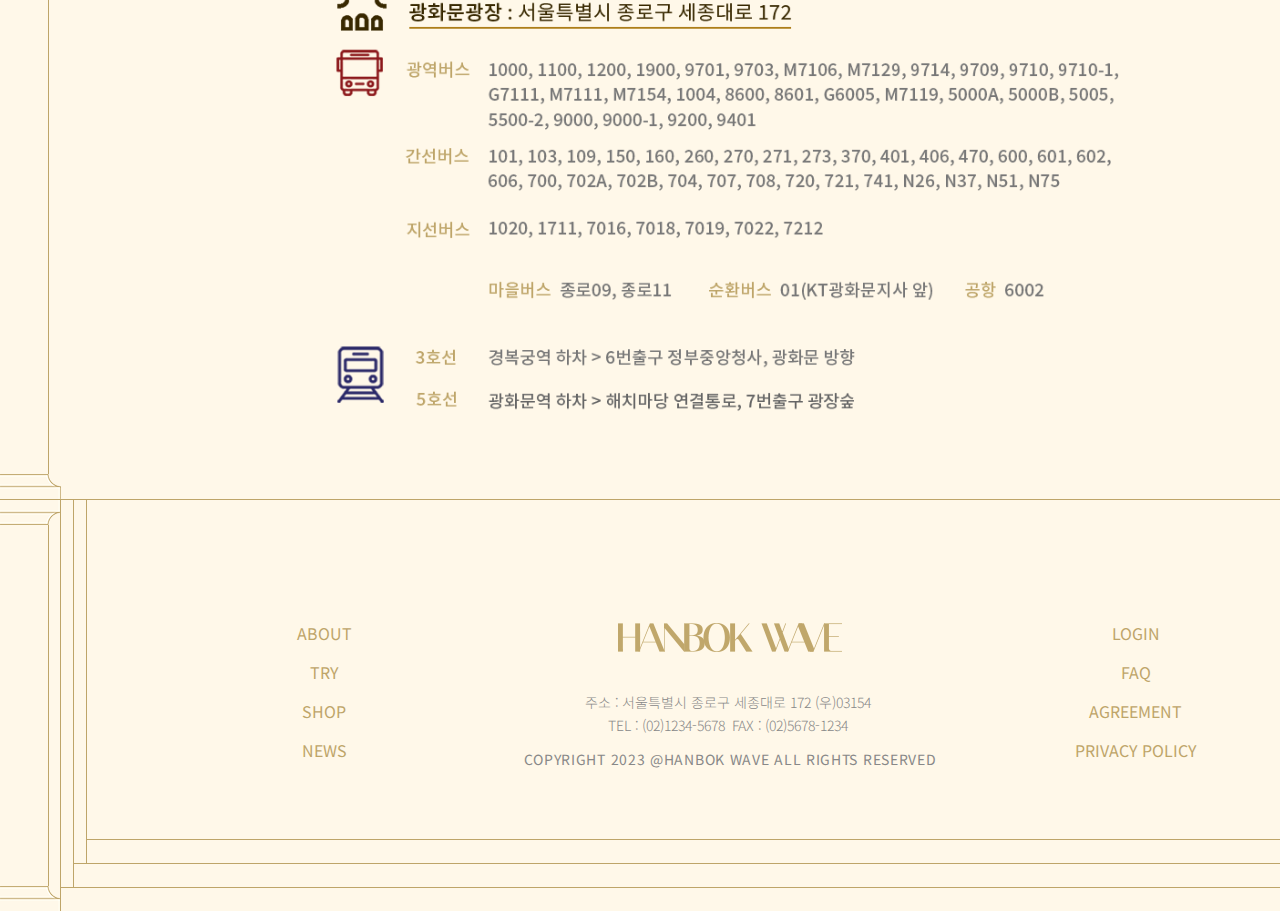
==== commit fdb8dc40: "Update sub_about.html" ====
--- a/sub/sub_about.html
+++ b/sub/sub_about.html
@@ -191,7 +191,7 @@
                                 <p>주최 : 문화체육관광부</p>
                                 <p>주관 : 한국공예·디자인문화진흥원</p>
                                 <a href="#" class="btn">리플렛 다운로드</a>
-                                <a href="https://www.kcdf.or.kr/main" class="btn">한국공예·디자인문화진흥원 바로가기</a>
+                                <a href="https://www.kcdf.or.kr/main" target="_blank" class="btn">한국공예·디자인문화진흥원 바로가기</a>
                             </div>
 
                         </div>
@@ -400,4 +400,4 @@
     </div>
 </body>
 
-</html>+</html>
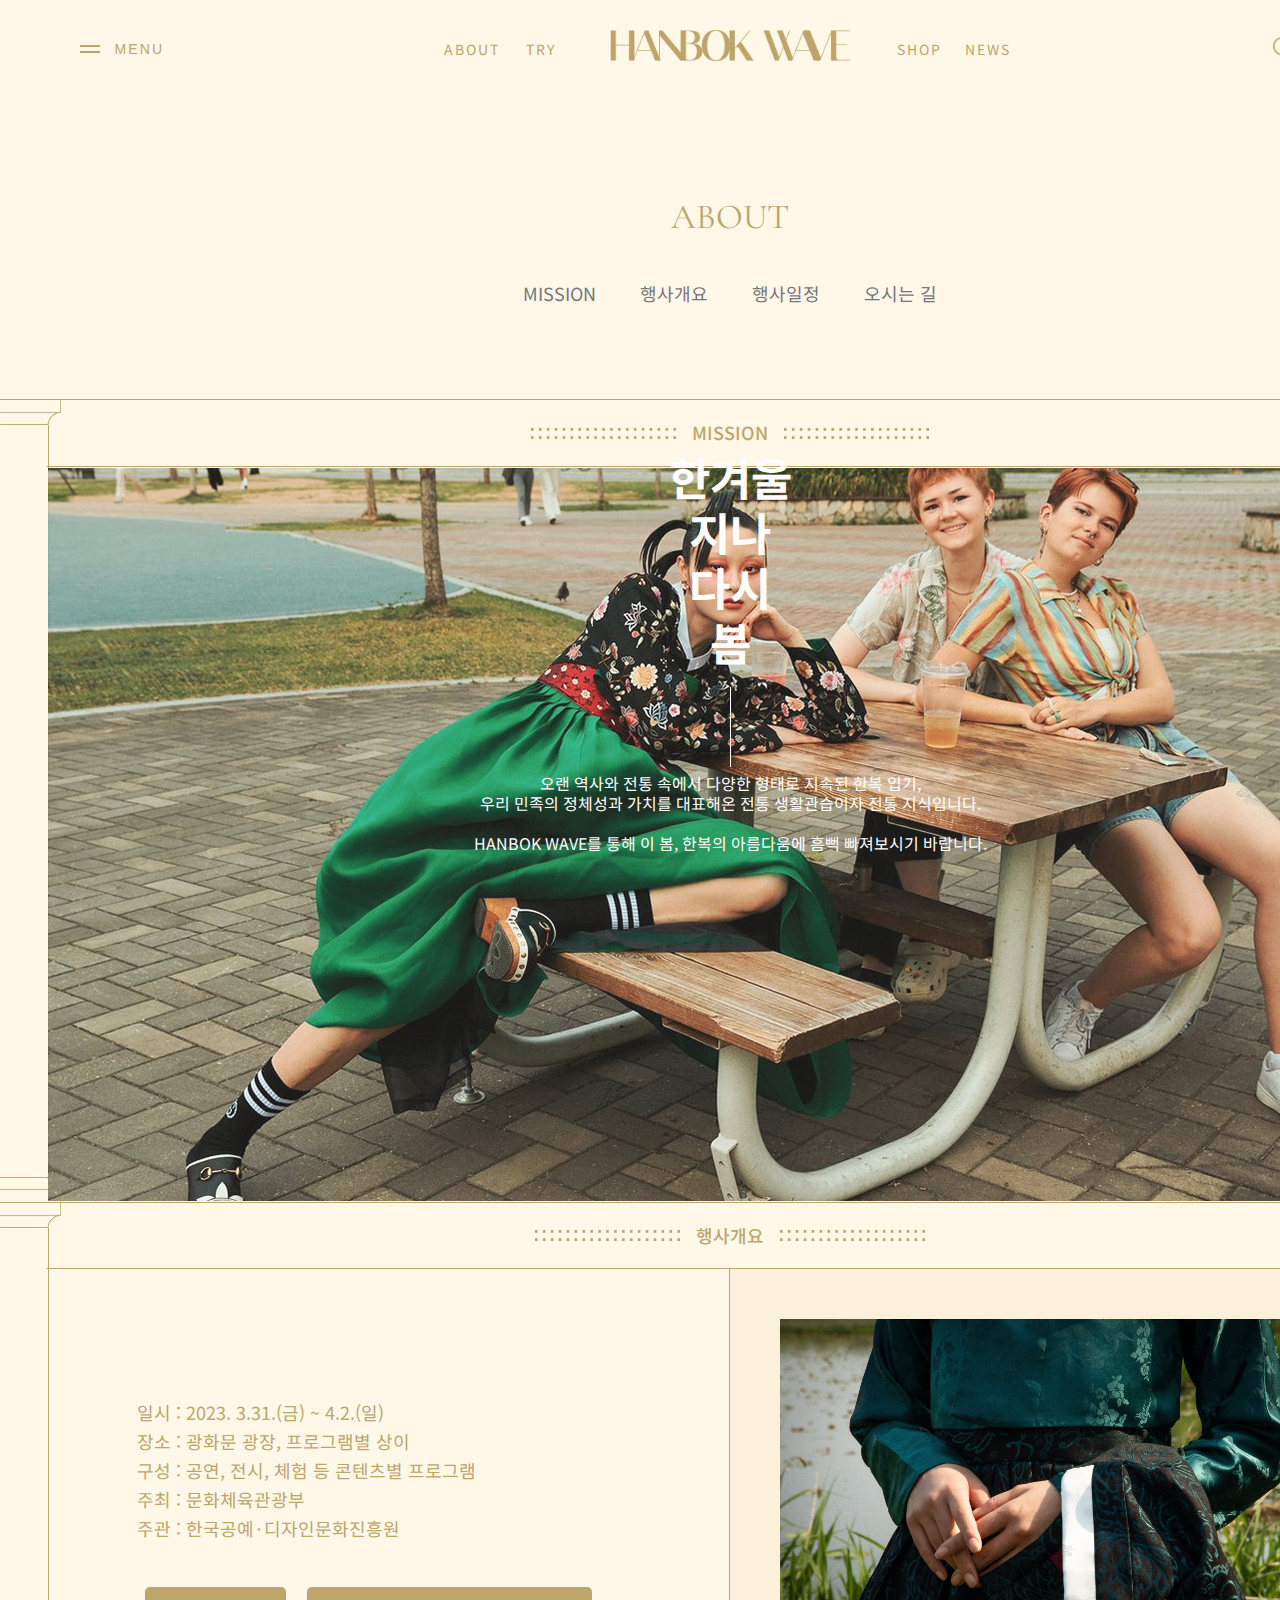
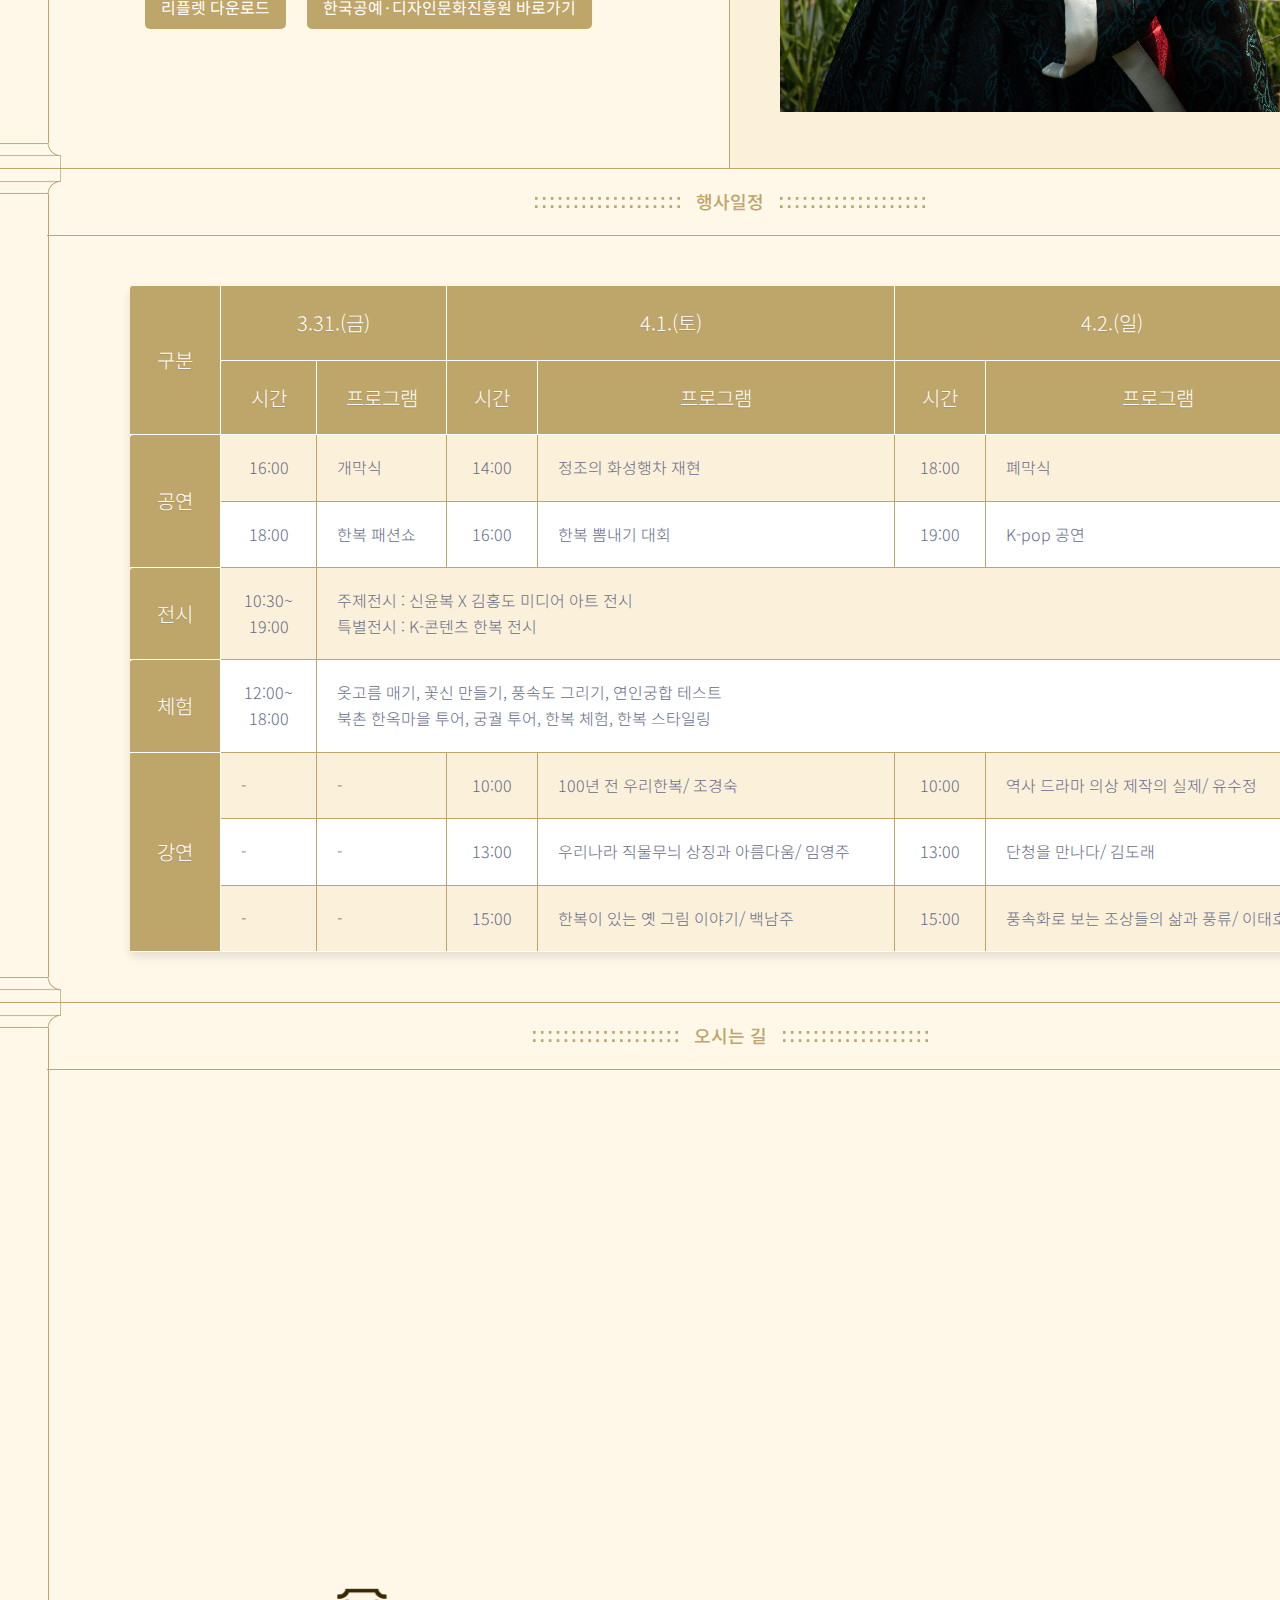
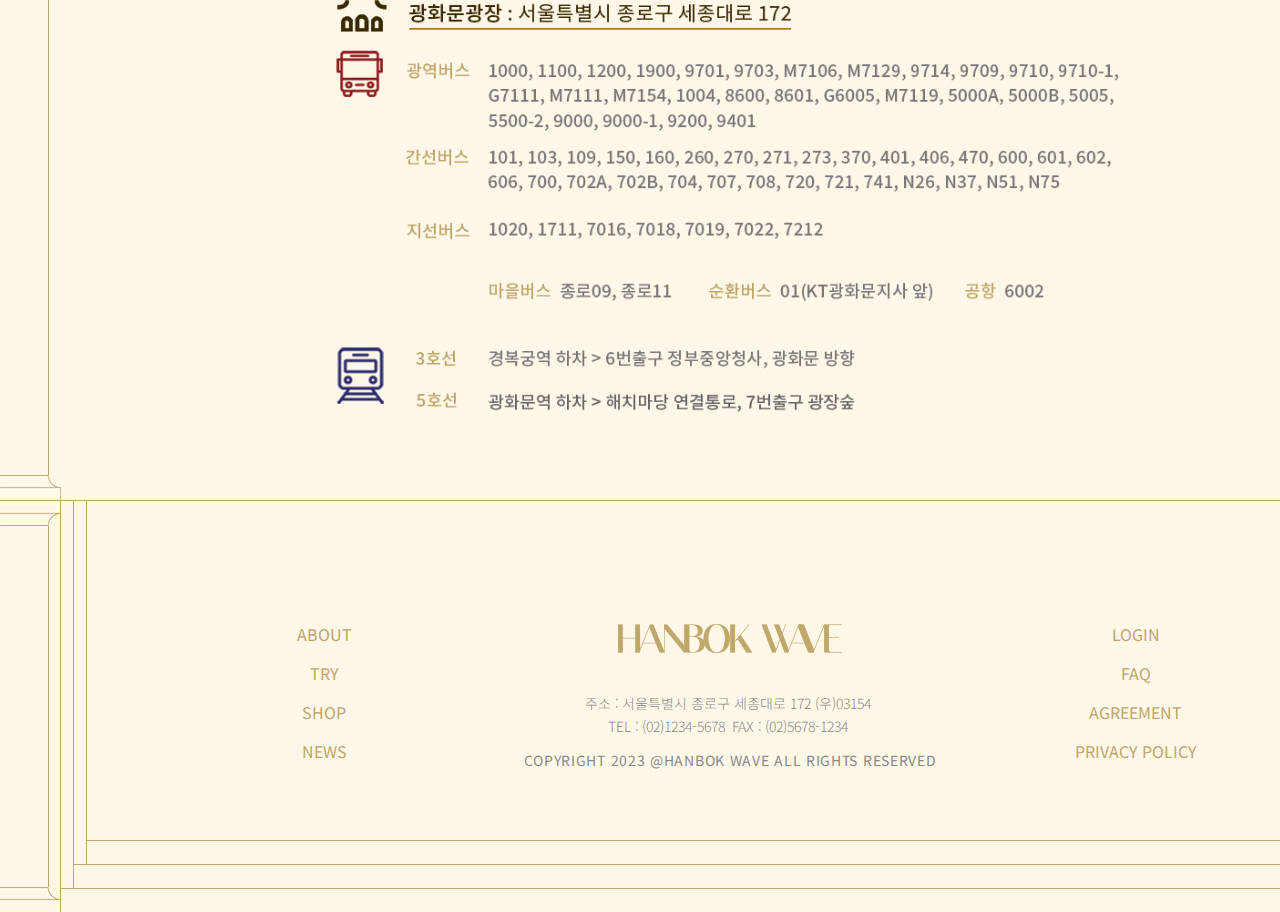
==== commit 9f3e38da: "Update sub_about.html" ====
--- a/sub/sub_about.html
+++ b/sub/sub_about.html
@@ -148,7 +148,7 @@
                     <div id="sub_sec1_title">
                         <p><span>mission</span></p>
                     </div>
-                    <div class="sub_set1">
+                    <div class="sub_sec1_cont">
                         <div class="img_box">
                             <div class="text_box">
                                 <strong>한겨울</strong>
@@ -190,7 +190,7 @@
                                 <p>구성 : 공연, 전시, 체험 등 콘텐츠별 프로그램</p>
                                 <p>주최 : 문화체육관광부</p>
                                 <p>주관 : 한국공예·디자인문화진흥원</p>
-                                <a href="#" class="btn">리플렛 다운로드</a>
+                                <a href="javascript:return false;" class="btn">리플렛 다운로드</a>
                                 <a href="https://www.kcdf.or.kr/main" target="_blank" class="btn">한국공예·디자인문화진흥원 바로가기</a>
                             </div>
 
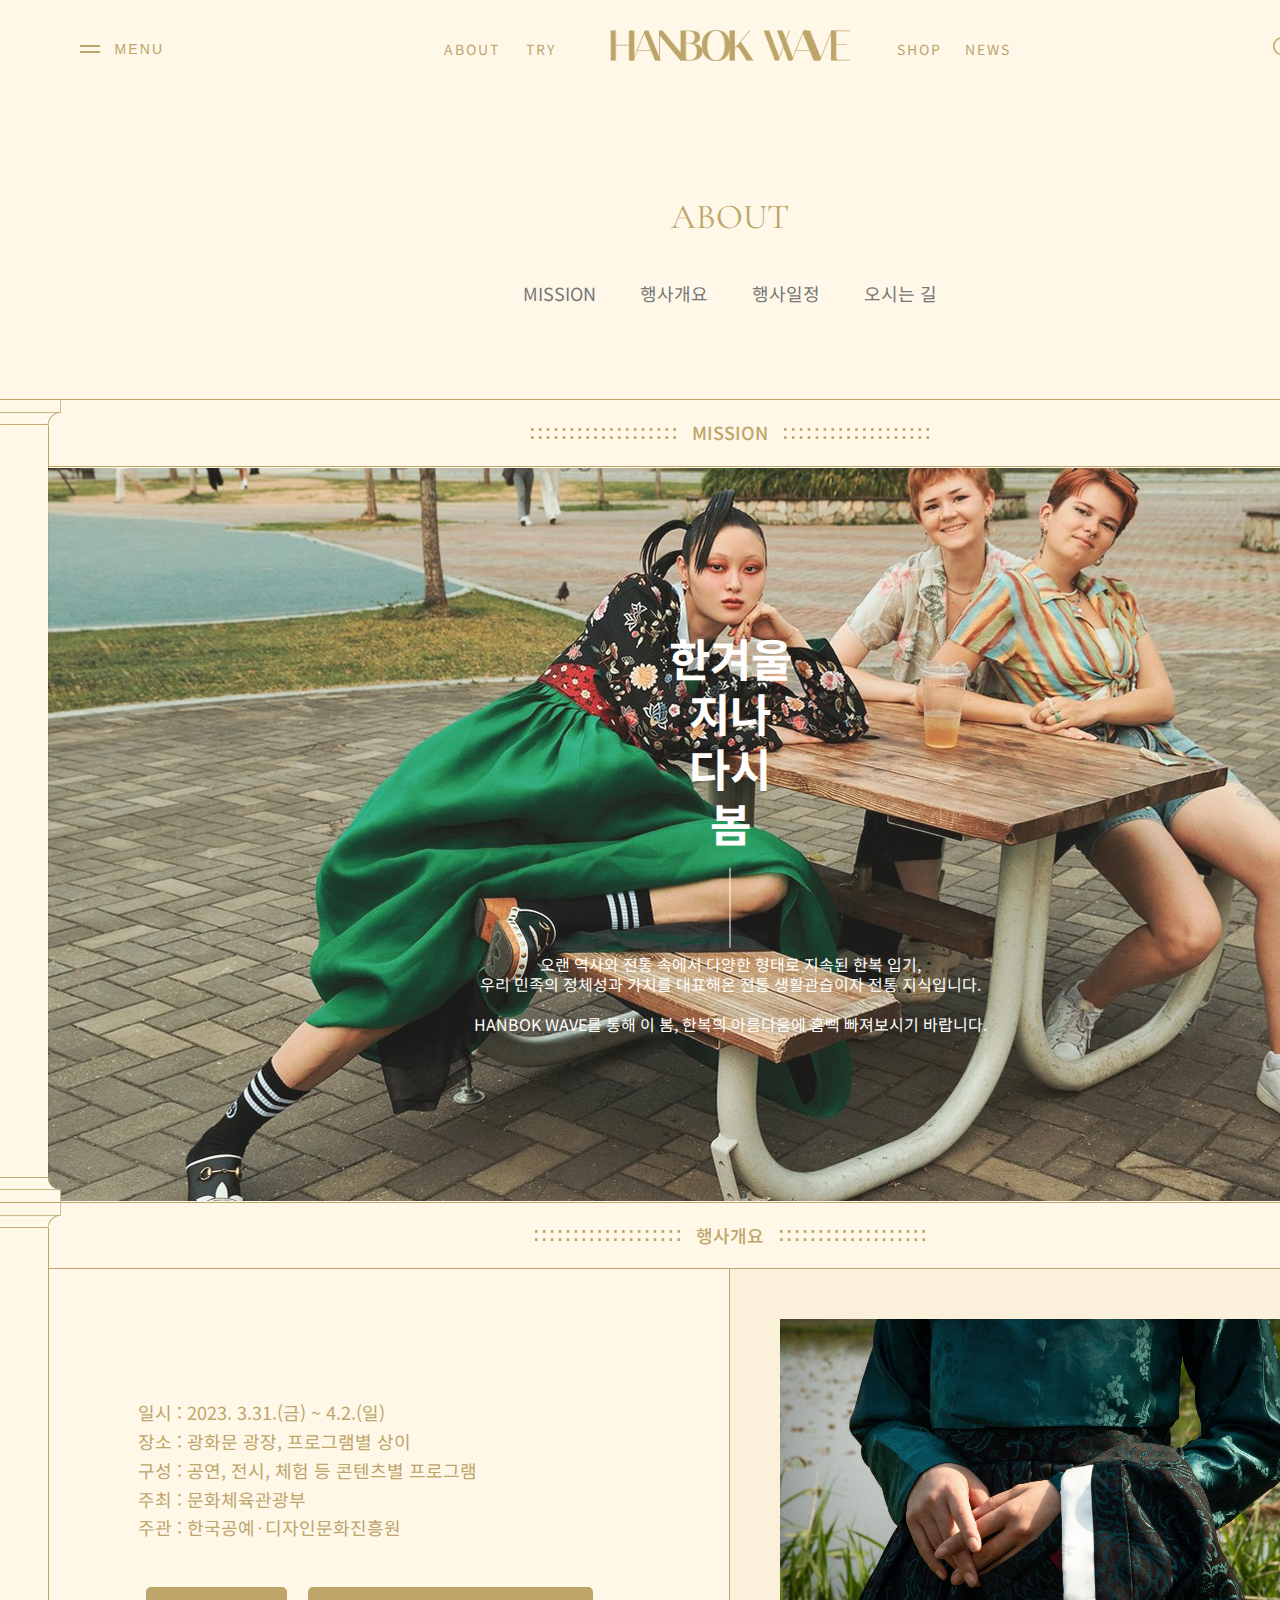
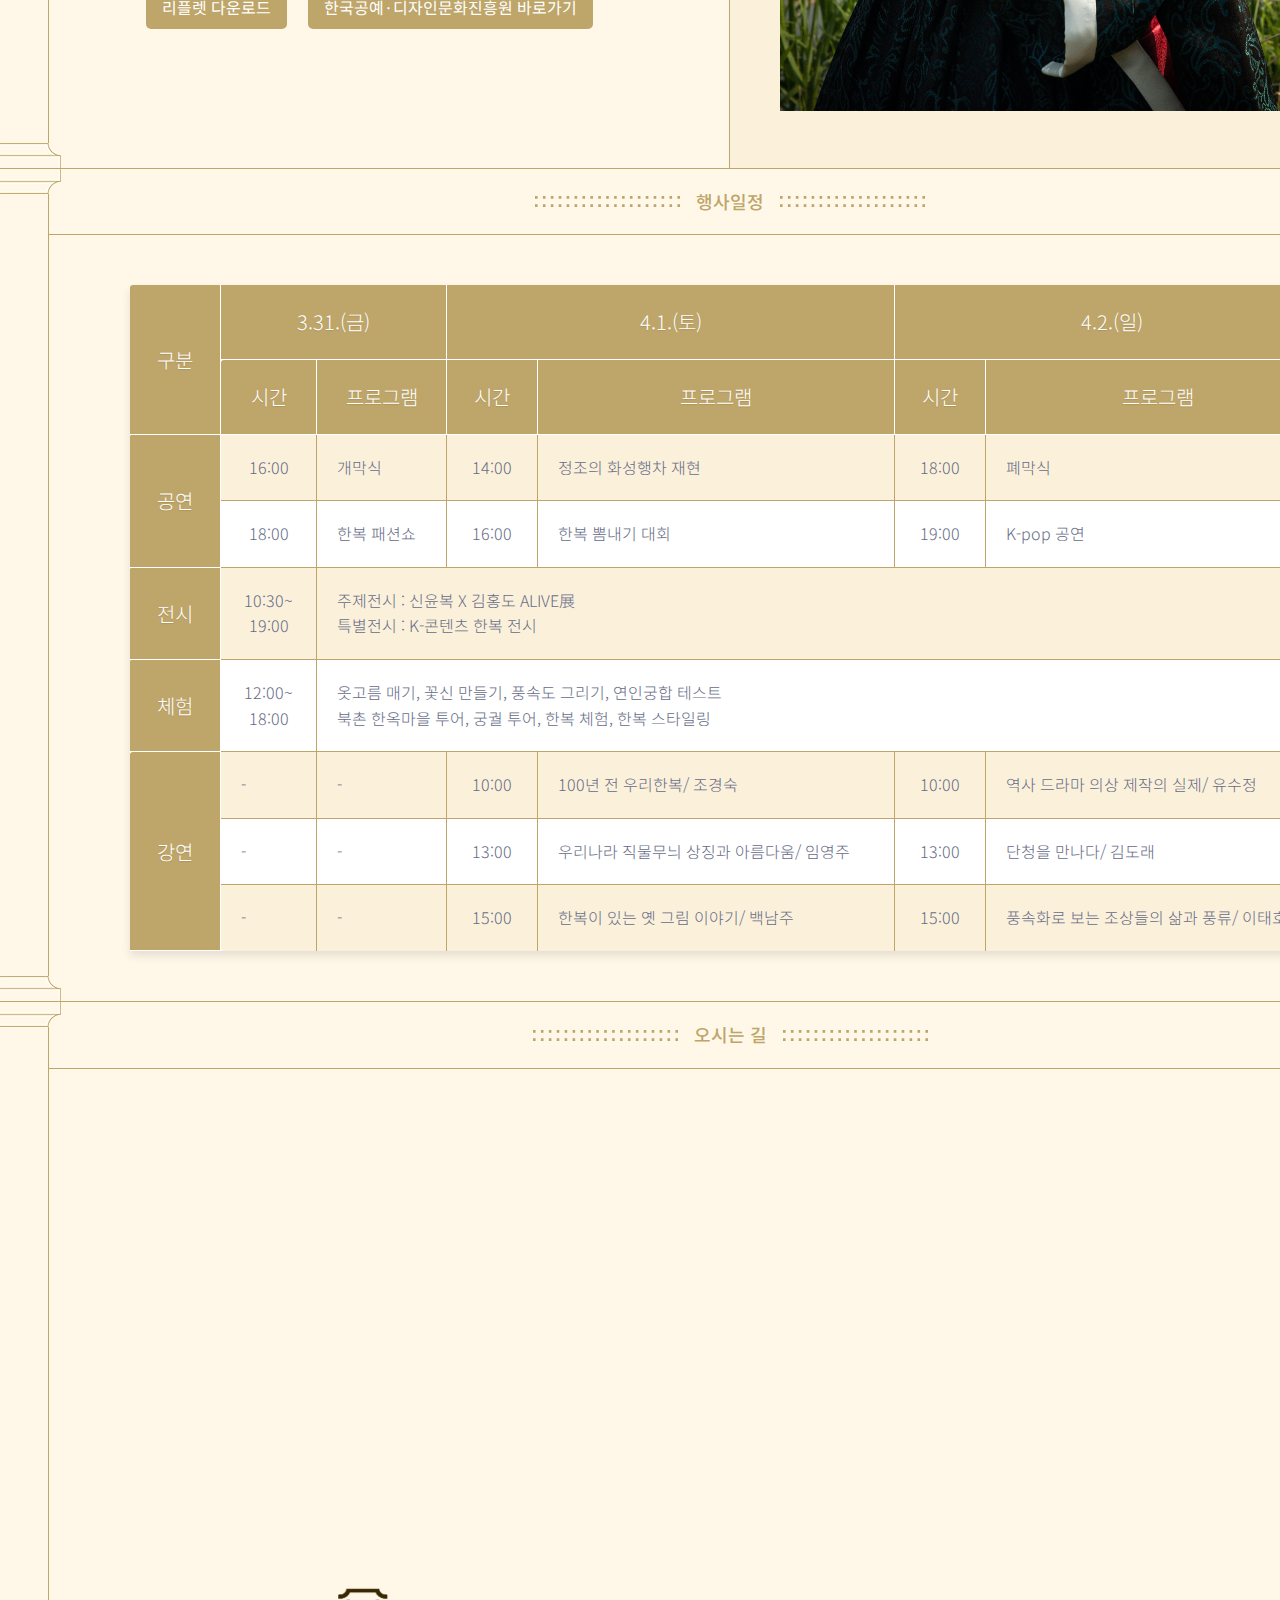
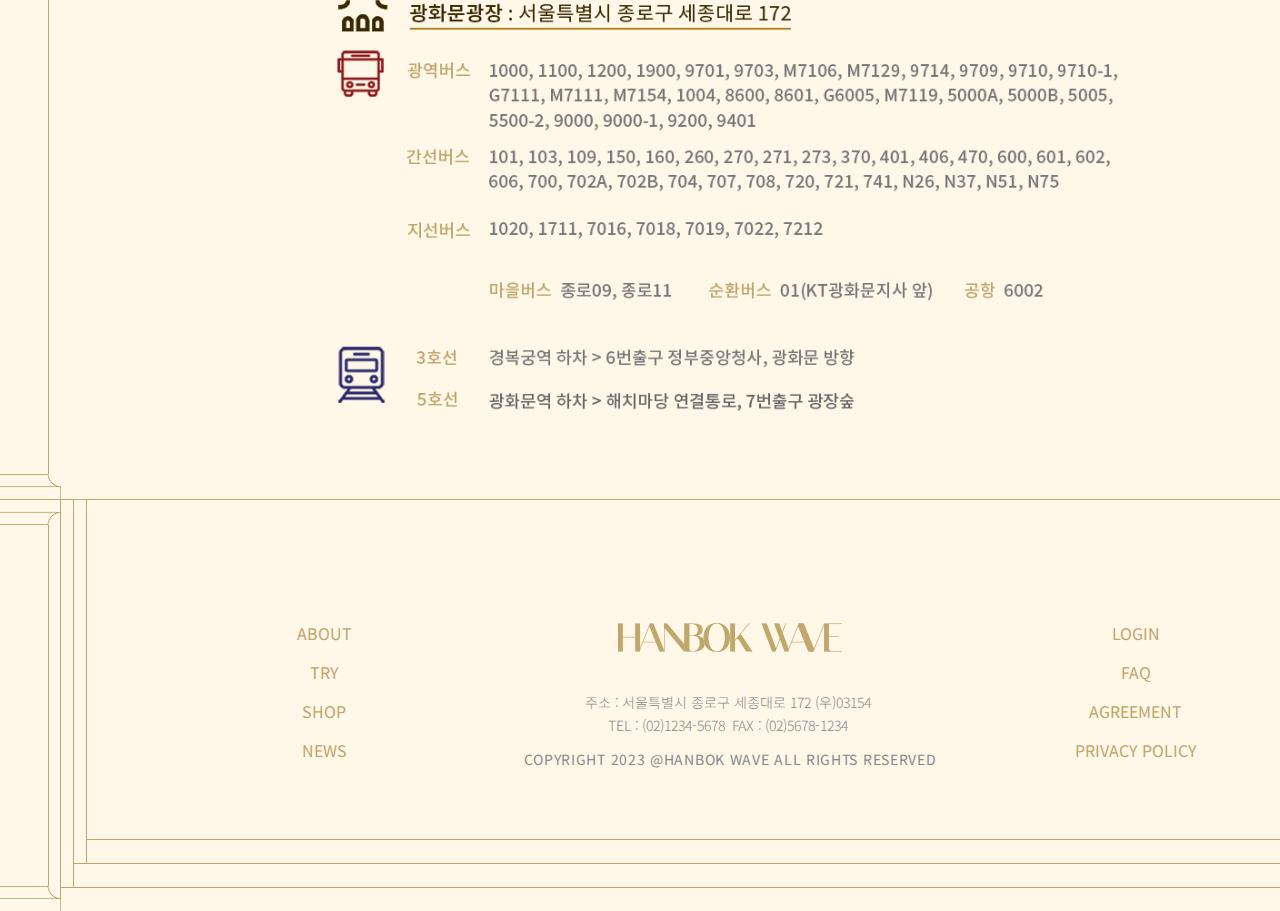
==== commit d8e61361: "Update sub_about.html" ====
--- a/sub/sub_about.html
+++ b/sub/sub_about.html
@@ -256,7 +256,7 @@
                                         <br> 19:00
                                     </td>
                                     <td colspan="5" class="text_left">
-                                        주제전시 : 신윤복 X 김홍도 미디어 아트 전시
+                                        주제전시 : 신윤복 X 김홍도 ALIVE展
                                         <br> 특별전시 : K-콘텐츠 한복 전시
                                     </td>
                                 </tr>
--- a/css/1.sub_about_style.css
+++ b/css/1.sub_about_style.css
@@ -399,6 +399,7 @@
     position: absolute;
     bottom: 0;
     left: 0;
+    z-index: 10;
 }
 
 .column_right {
@@ -424,6 +425,7 @@
     position: absolute;
     bottom: 0;
     right: 0;
+    z-index: 10;
 }
 
 #sub_sec1_title p,
@@ -457,7 +459,7 @@
     margin: -4px 16px 0;
 }
 
-.sub_sec1 .img_box {
+.sub_sec1_cont .img_box {
     background-image: url(../images/sub_notice/notice_sec1_bg.jpg);
     background-repeat: no-repeat;
     background-position: center;
@@ -466,10 +468,10 @@
     opacity: 0.9;
 }
 
-.sub_set1 .text_box{
+.sub_sec1_cont .text_box{
     position:absolute;
     top:55% ;
-    left: 50%;
+    left:50%;
     transform: translate(-50%,-50%);    
 }
 
@@ -509,7 +511,7 @@
 
 .sub_sec2_cont {
     display: table;
-    width: 93.5%;
+    width: 93.4%;
     margin: 0 auto;
     border-top: 1px solid #bea569;
 }
@@ -568,8 +570,7 @@
 .sub_sec1_cont,
 .sub_sec3_cont,
 .sub_sec4_cont {
-
-    width: 93.5%;
+    width: 93.4%;
     margin: 0 auto;
     border-top: 1px solid #bea569;
 }
@@ -860,4 +861,4 @@
 
 .btn_top:hover {
     opacity: 0.8;
-}+}
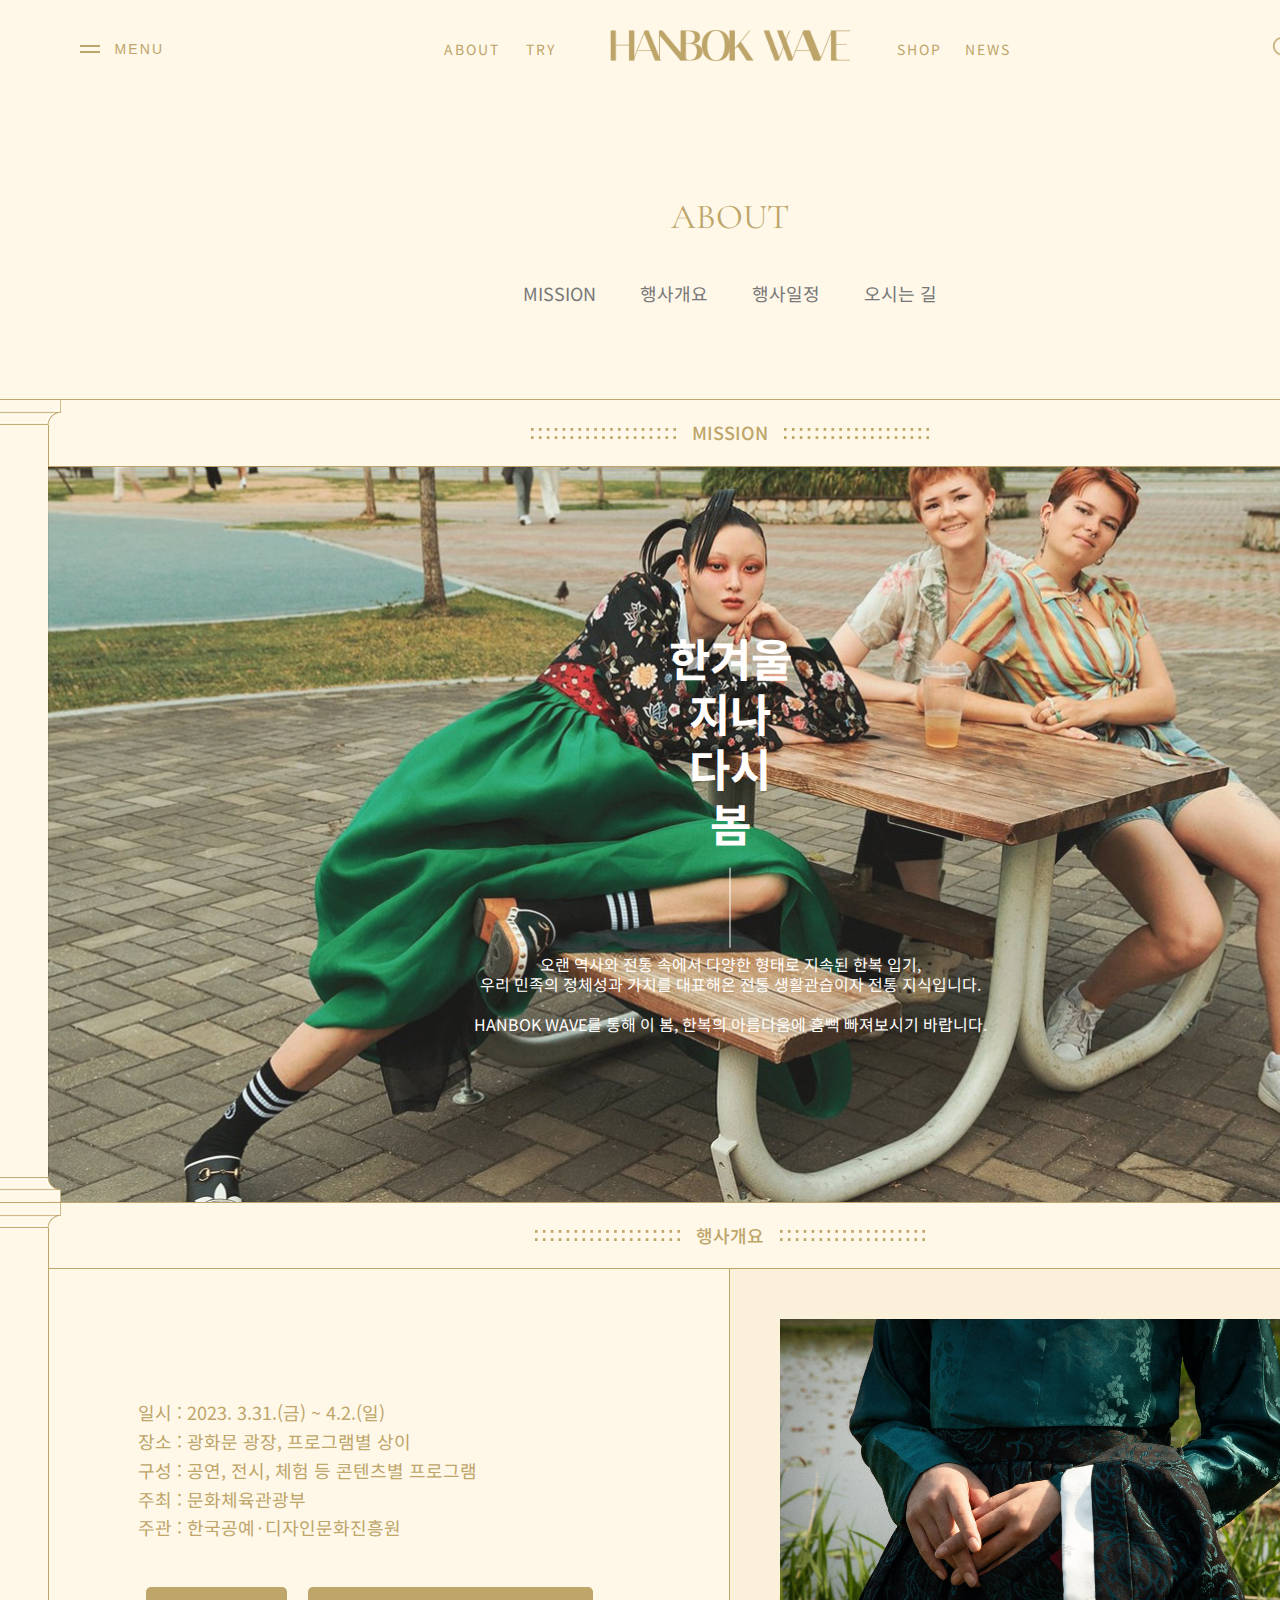
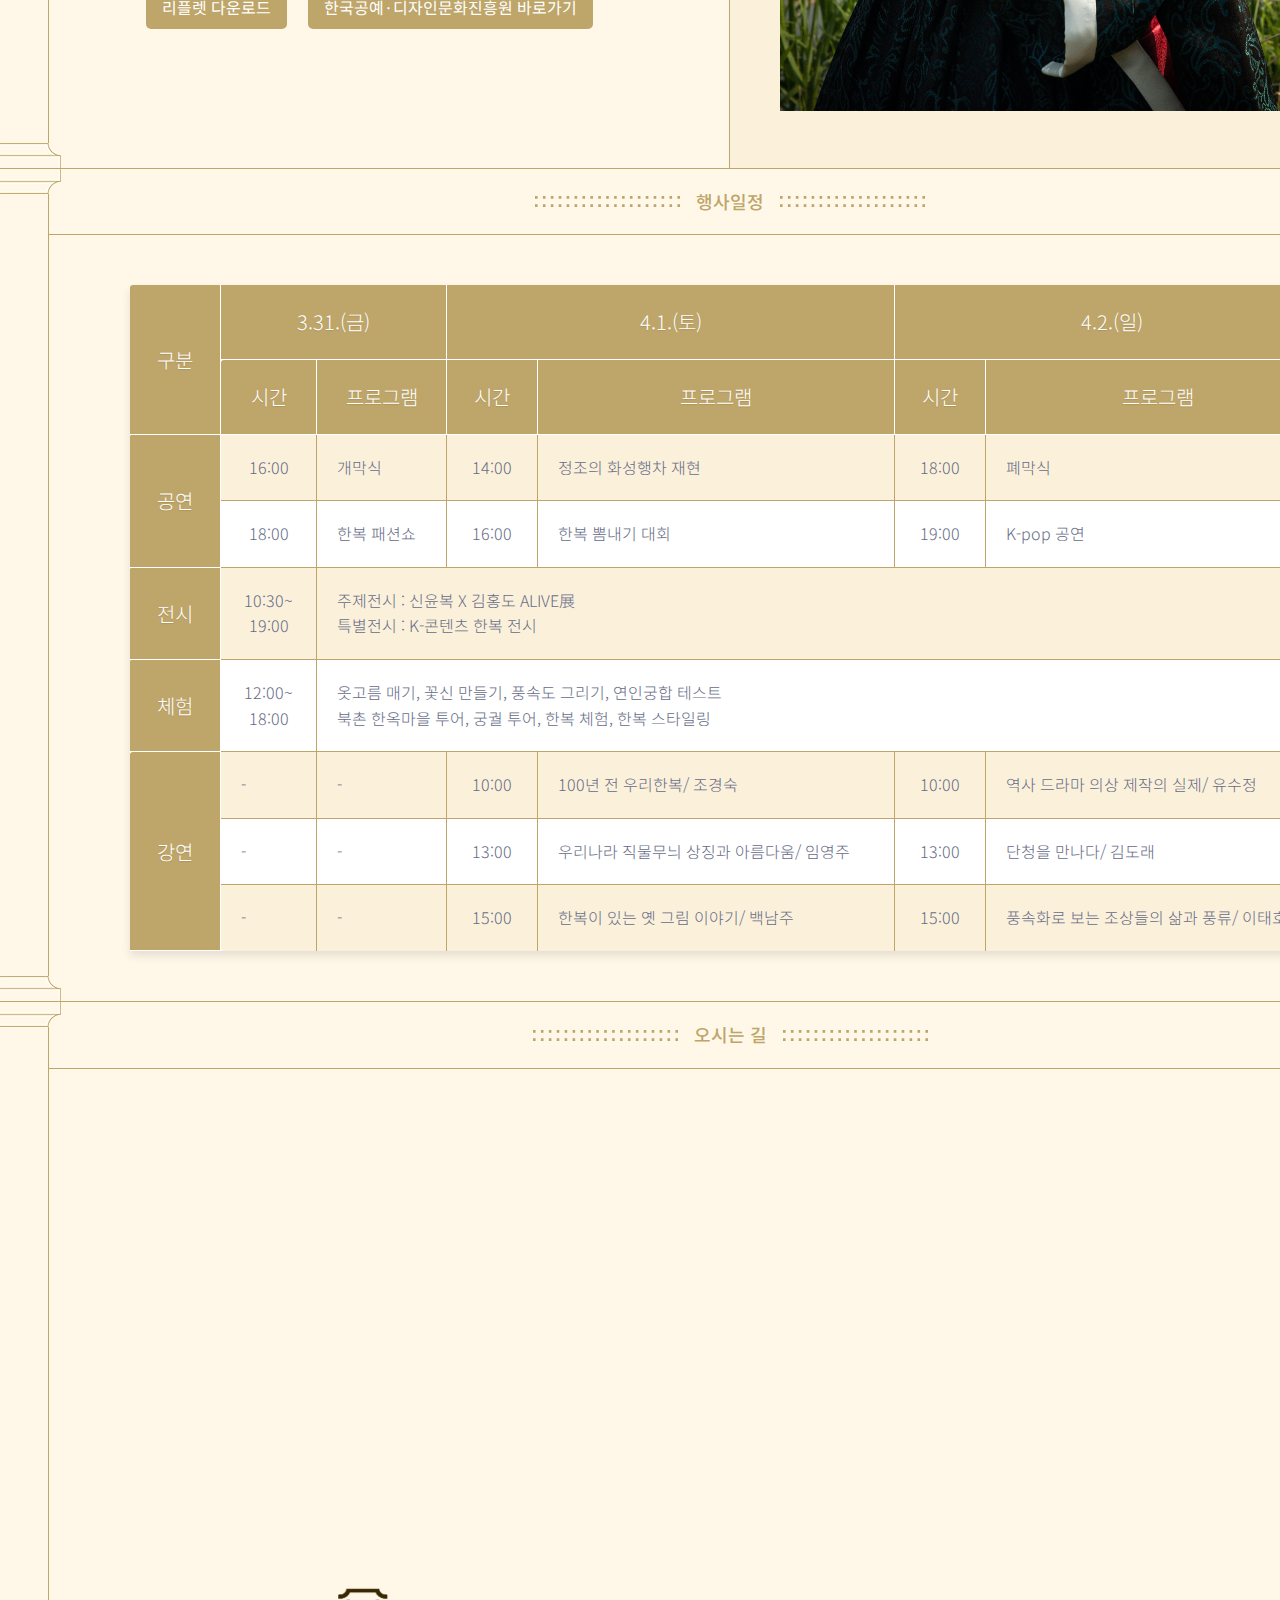
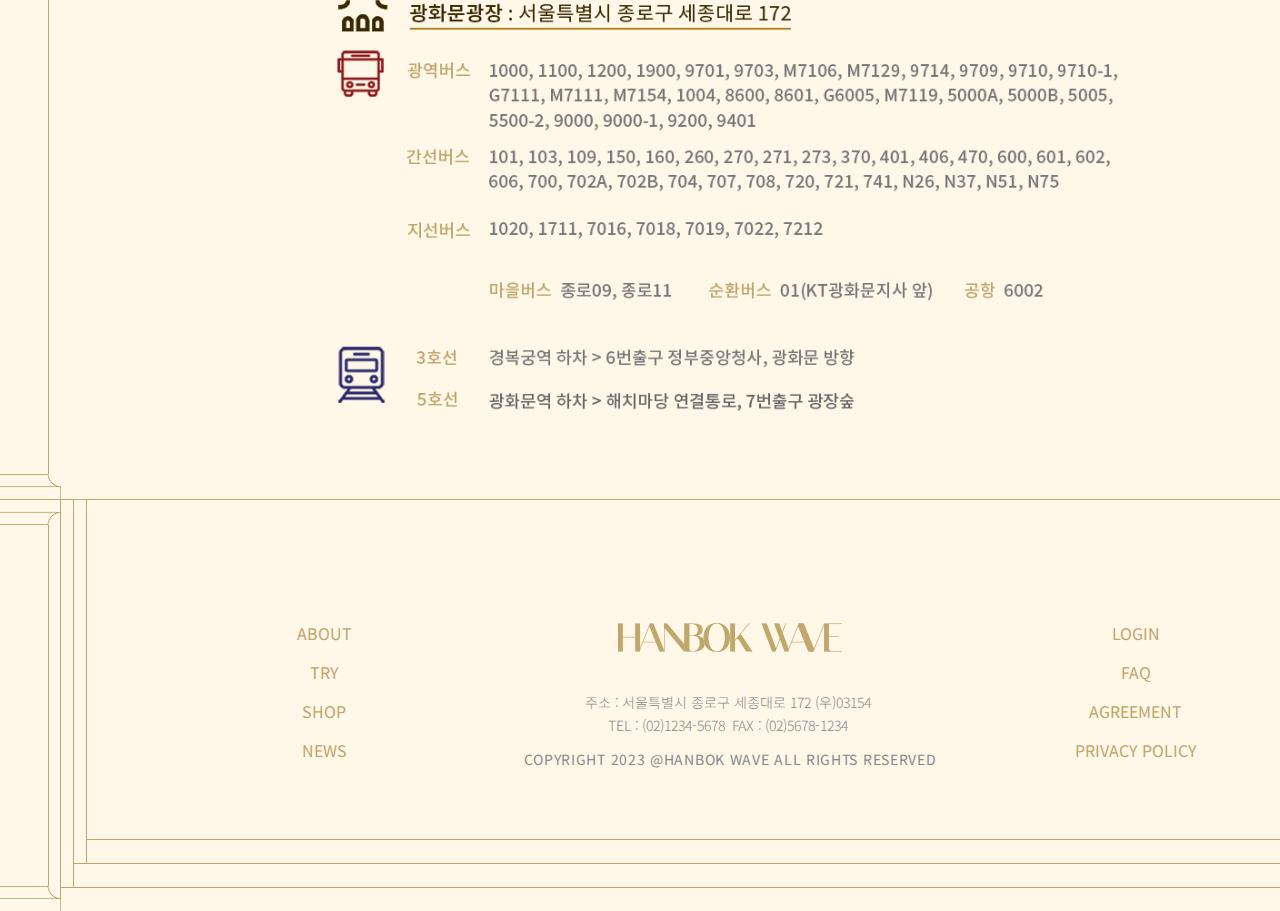
==== commit 97efad53: "Update sub_about.html" ====
--- a/sub/sub_about.html
+++ b/sub/sub_about.html
@@ -107,10 +107,10 @@
                     <li>
                         <a href="sub_news.html">news<span class="icon_plus">icon</span></a>
                         <ul class="submenu">
-                            <li><a href="sub_news.html#Board01">공지사항</a></li>
-                            <li><a href="sub_news.html#Board02">미디어</a></li>
+                            <li><a href="sub_news.html#Board01">notice</a></li>
+                            <li><a href="sub_news.html#Board02">media</a></li>
                             <li><a href="sub_news.html#Board03">event</a></li>
-                            <li><a href="sub_news.html#Board04">Q&A</a></li>
+                            <li><a href="sub_news.html#Board04">faq</a></li>
                         </ul>
                     </li>
                 </ul>
--- a/css/1.sub_about_style.css
+++ b/css/1.sub_about_style.css
@@ -460,12 +460,21 @@
 }
 
 .sub_sec1_cont .img_box {
+    height: 735px;
     background-image: url(../images/sub_notice/notice_sec1_bg.jpg);
     background-repeat: no-repeat;
     background-position: center;
-    width: 100%;
-    height: 735px;
+    background-size: cover;
     opacity: 0.9;
+    animation: ani 15s infinite;
+}
+
+@keyframes ani{
+    0%{background-image: url(../images/sub_notice/notice_sec1_bg.jpg);}
+    25%{background-image: url(../images/sub_notice/notice_sec1.2_bg.jpg);}
+    50%{background-image: url(../images/sub_notice/notice_sec1.3_bg.jpg);}
+    75%{background-image: url(../images/sub_notice/notice_sec1.4_bg.jpg);}
+    100%{background-image: url(../images/sub_notice/notice_sec1.7_bg.png);}
 }
 
 .sub_sec1_cont .text_box{
